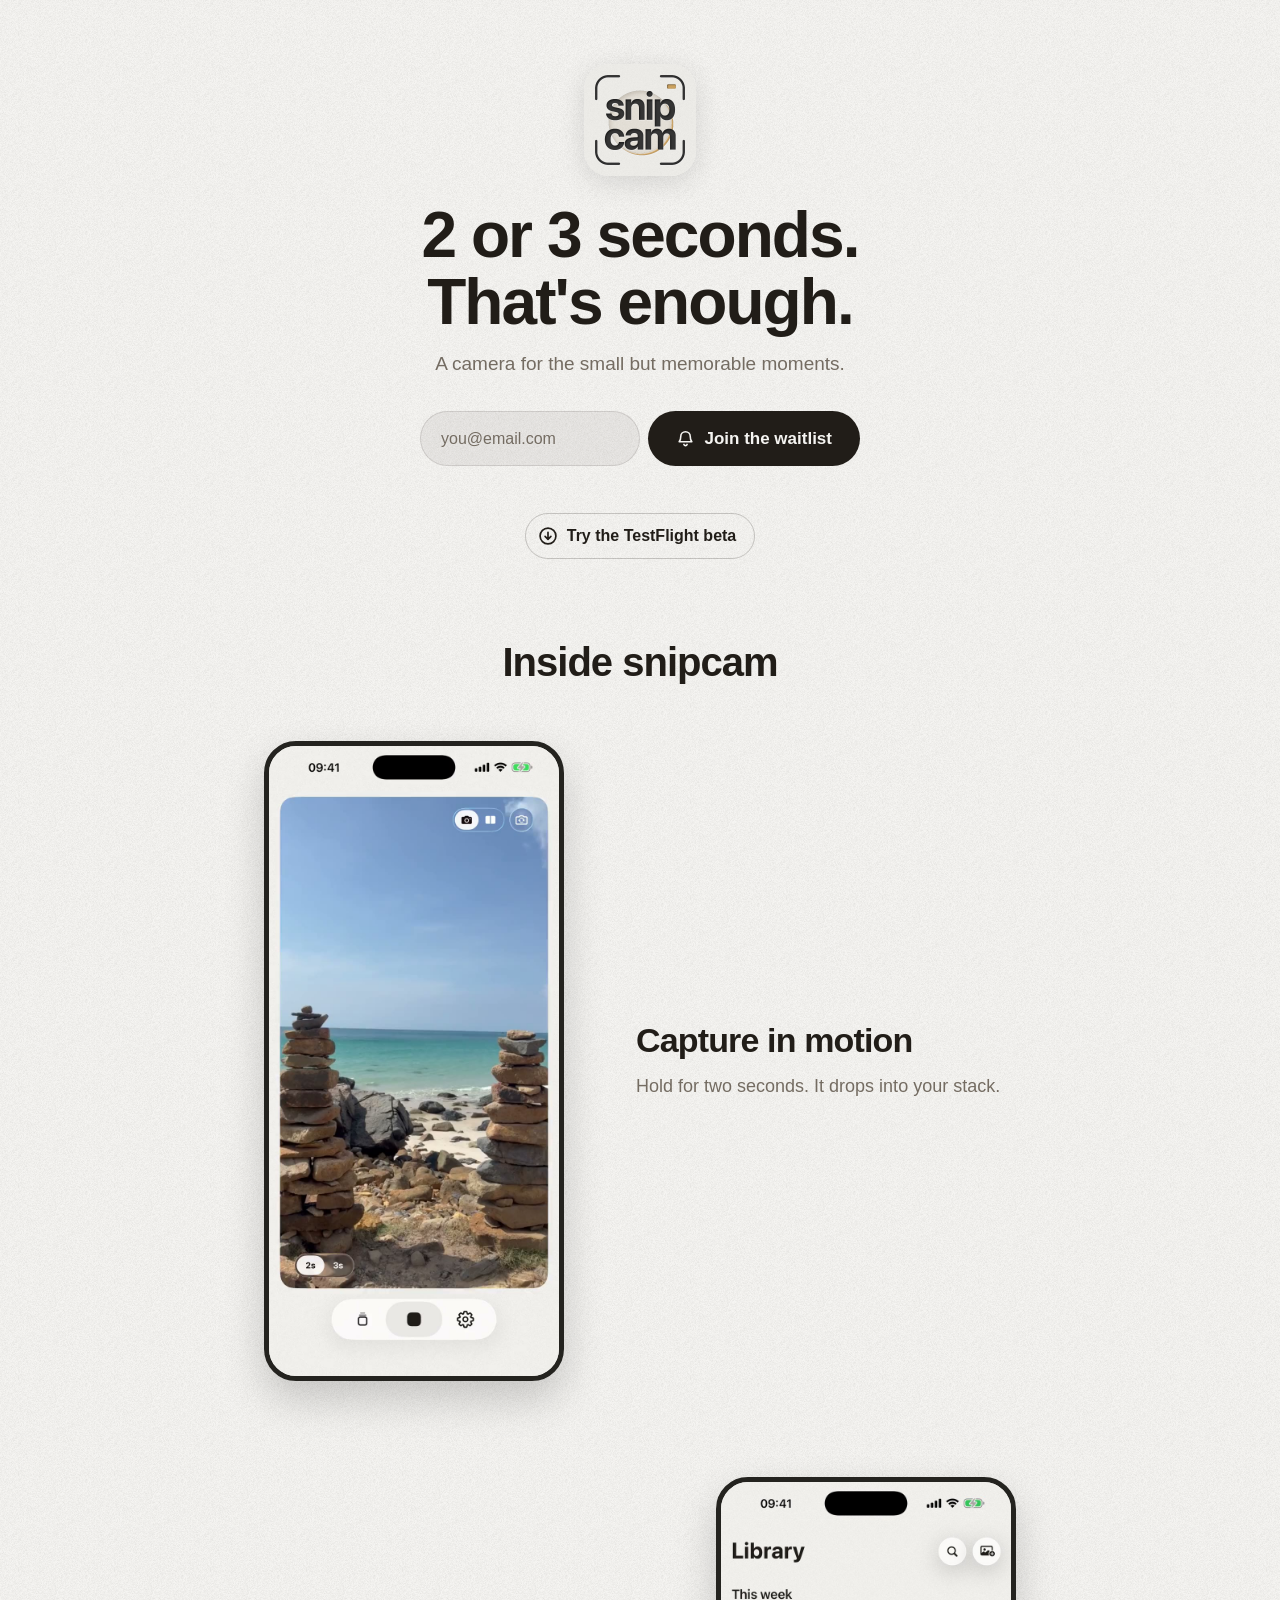
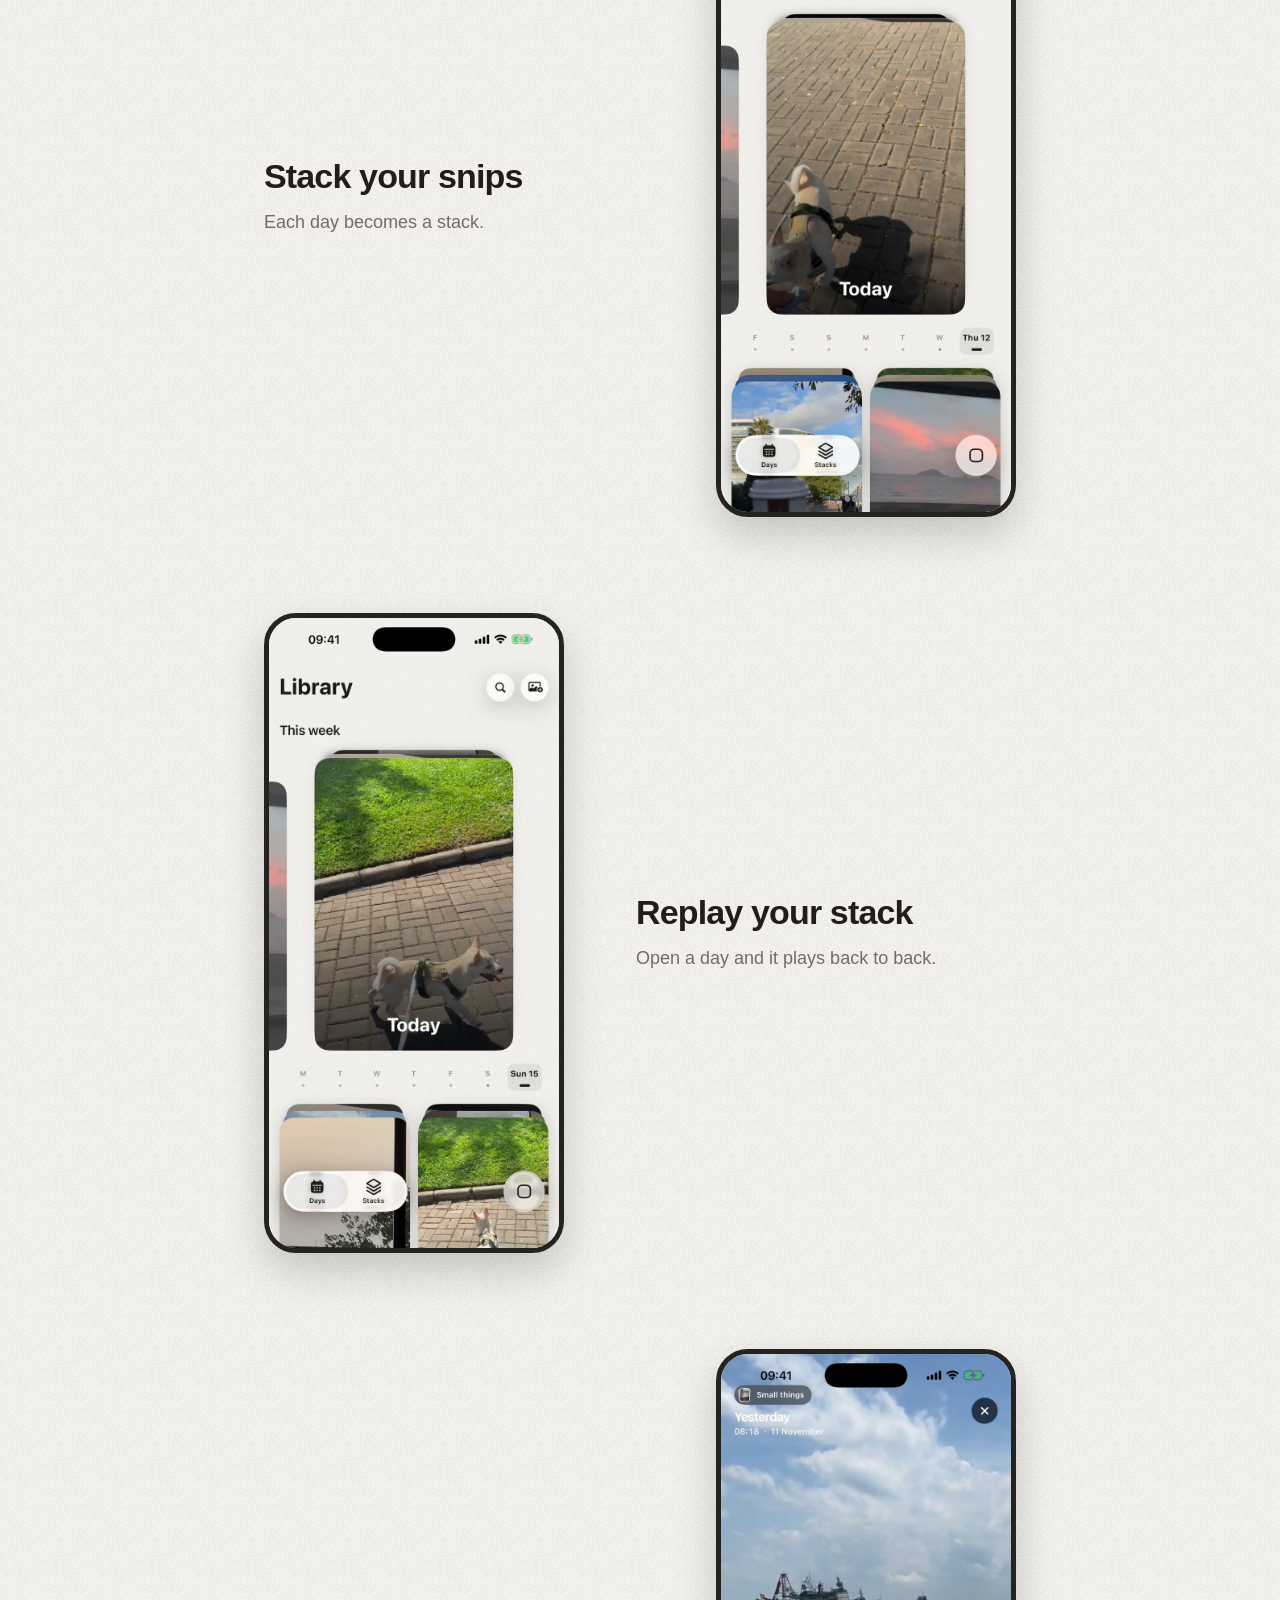
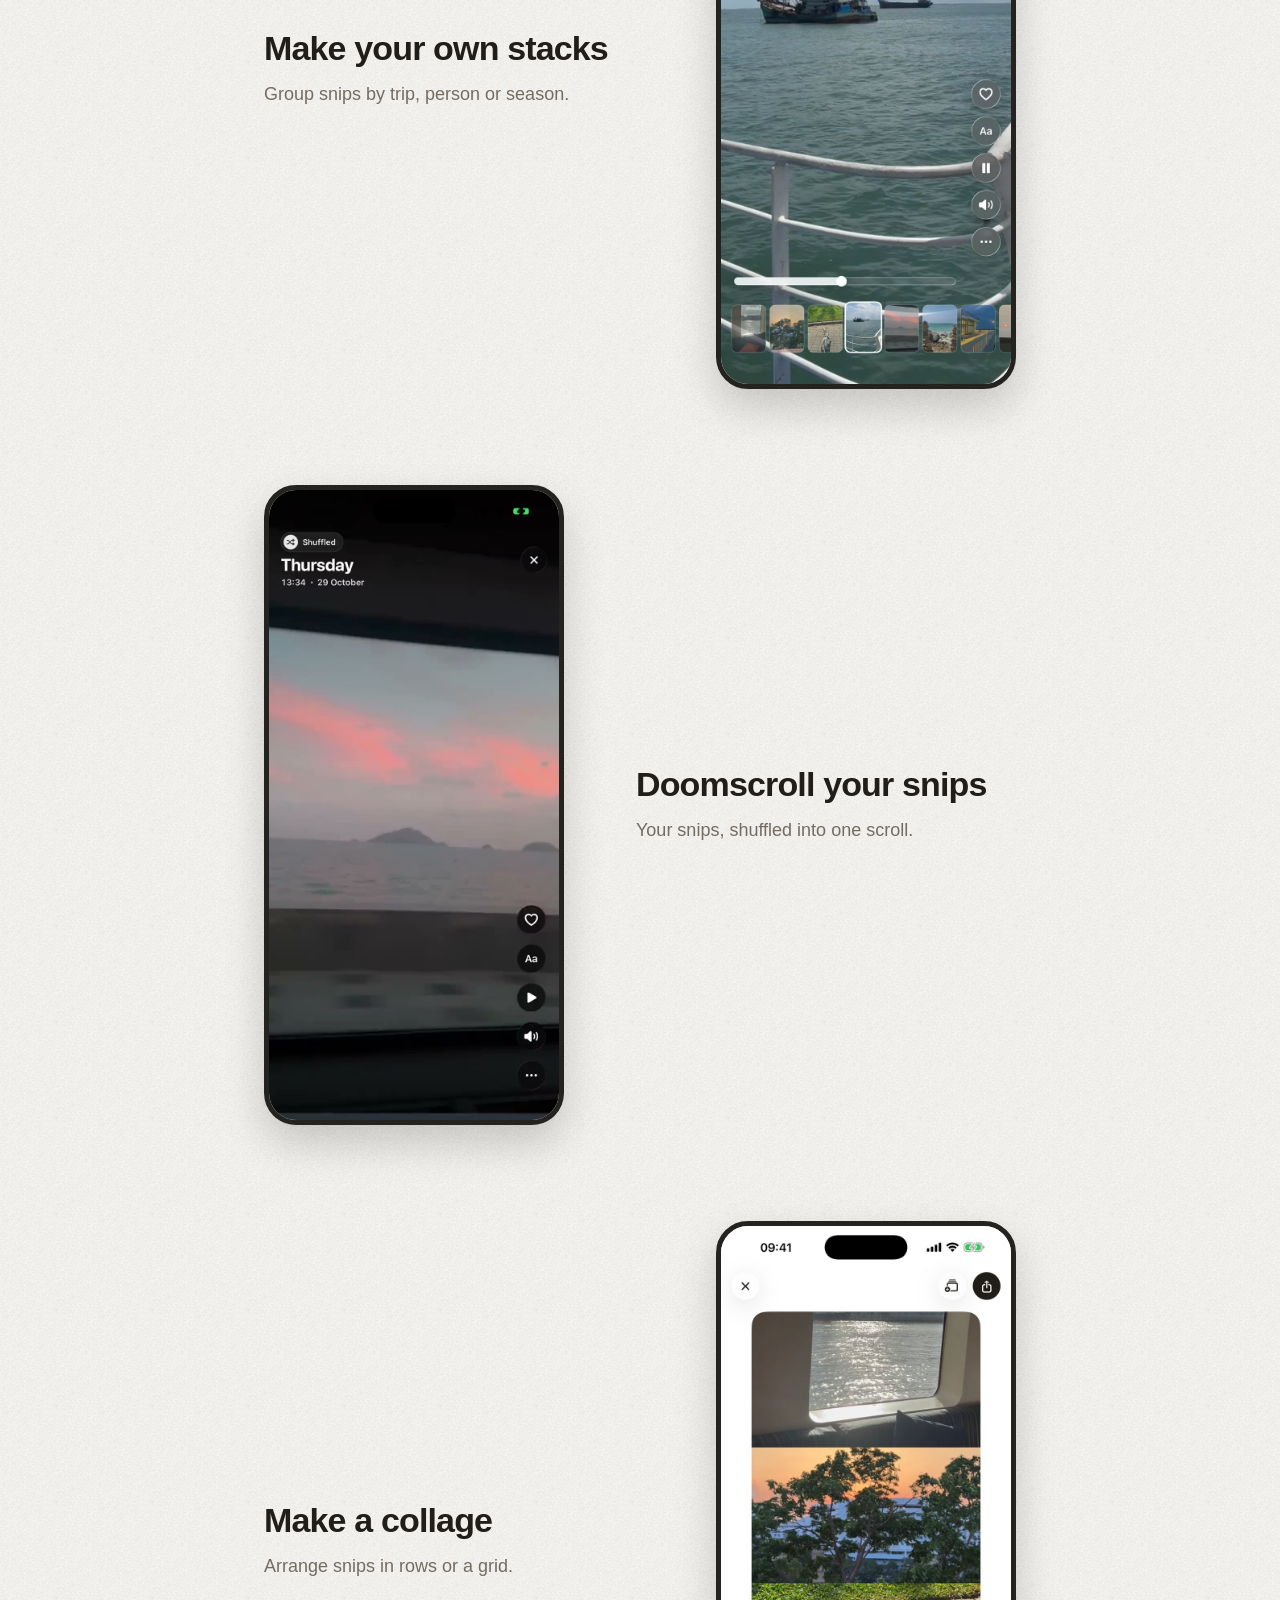
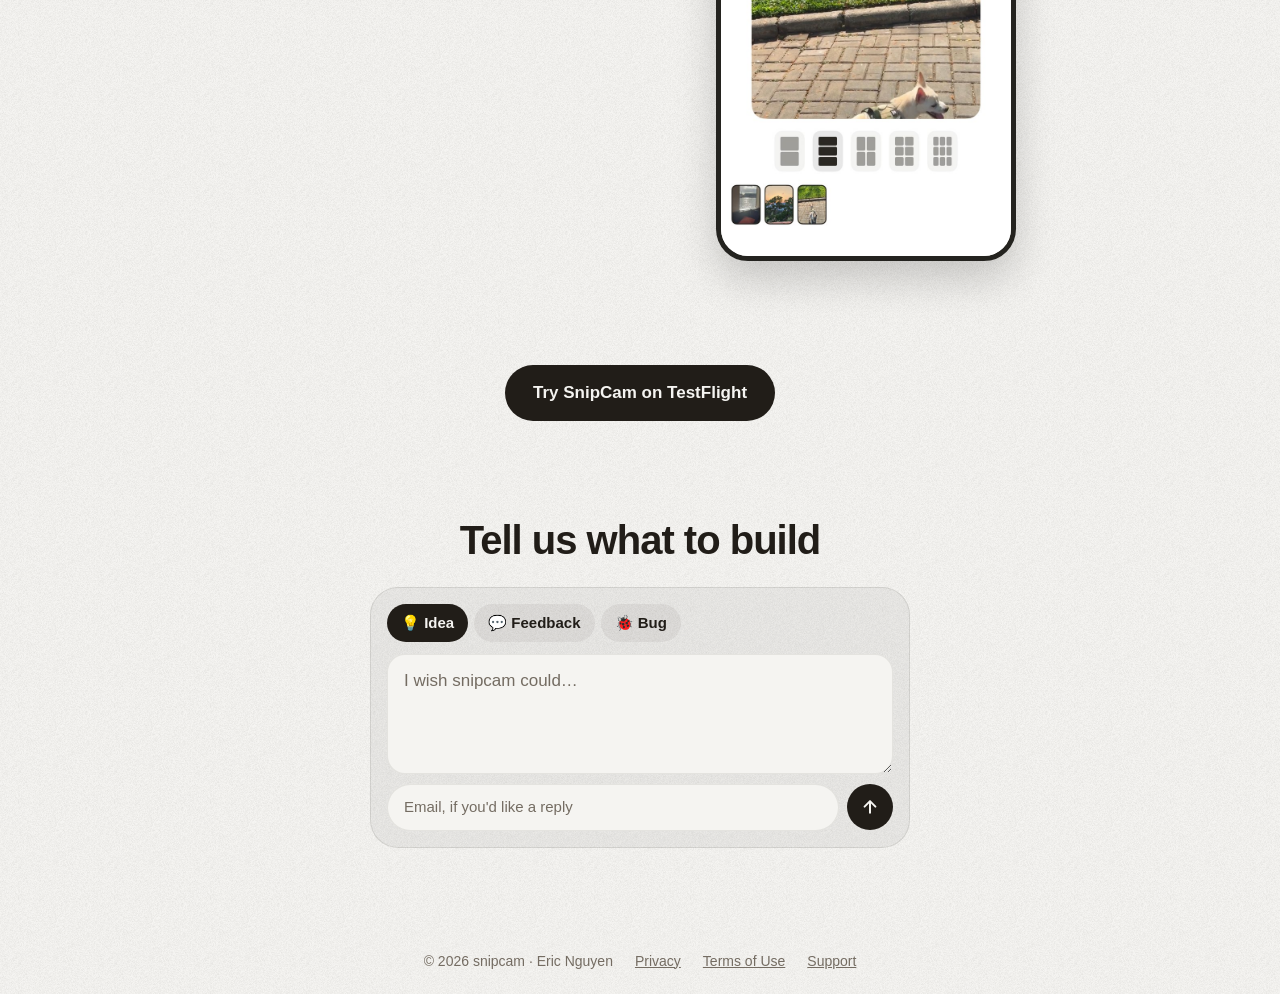
==== index.html @ 283974c7 "Plain bell on the waitlist button" ====
<!doctype html>
<html lang="en">
<head>
<meta charset="utf-8">
<meta name="viewport" content="width=device-width, initial-scale=1, viewport-fit=cover">
<title>snipcam — 2 or 3 seconds. That's enough.</title>
<meta name="description" content="Capture two- or three-second moments, then revisit them in Day Stacks, Life Feed, and your own stacks. Try snipcam on TestFlight for iPhone.">
<meta name="theme-color" content="#f5f4f1">
<link rel="icon" href="assets/icon.png?v=20261123">
<script>document.documentElement.classList.add("js")</script>
<link rel="apple-touch-icon" href="assets/apple-touch-icon.png?v=20261123">
<style>
  :root { --bg: #f5f4f1; --ink: #211d18; --muted: #746c62; --cta: #211d18; --grain: url("assets/paper-grain.png"); color-scheme: light; }
  @media (prefers-color-scheme: dark) { :root { --bg: #16150f; --ink: #f2eee7; --muted: #a8a199; --cta: #f2eee7; --grain: url("assets/paper-grain-dark.png"); color-scheme: dark; } }
  * { box-sizing: border-box; }
  html, body { height: 100%; }
  /* The app's paper: its colour under the same fine grain. */
  body { margin: 0; background: var(--grain) 0 0 / 96px 96px repeat, var(--bg); color: var(--ink); font: 400 17px/1.5 -apple-system, BlinkMacSystemFont, "Helvetica Neue", Arial, sans-serif; -webkit-font-smoothing: antialiased; display: flex; flex-direction: column; }
  main { flex: 1; display: grid; place-items: center; text-align: center; padding: 48px 22px; }
  /* The app's launch icon, on the page: the paper tile comes up, the four corner brackets
     fade in out of a blur from the top left round clockwise, the lens and its gold crescent
     settle in, then the lettering is written in, s-n-i-p-c-a-m on one pen. Layers are drawn
     by swiftui-mvp/scripts/generate-landing-mark.swift. */
  .mark { position: relative; width: 112px; height: 112px; margin: 0 auto 26px; border-radius: 22.37%; overflow: hidden; cursor: pointer; -webkit-tap-highlight-color: transparent; box-shadow: 0 6px 28px rgba(0, 0, 0, .12); }
  .mark img, .mark .lens, .mark .tile { position: absolute; inset: 0; width: 100%; height: 100%; }
  .mark .tile { background: #f7f6f2; }
  .mark .gold { transform-origin: 50% 51.76%; }
  .mark.play .tile, .mark.play .grain { animation: tile-in .22s ease-out both; }
  .mark.play .lens { animation: lens-in .42s cubic-bezier(.3, .05, .2, 1) .1s both; }
  .mark.play .gold { animation: sweep 1.15s cubic-bezier(.45, 0, .2, 1) .1s both; }
  .mark.play .vf { animation: fade-in .42s cubic-bezier(.3, .05, .2, 1) .1s both; }
  .mark.play .corner { animation: corner-in .38s cubic-bezier(.3, .05, .2, 1) calc(.05s + var(--i) * .11s) both; }
  .mark.play .letter { animation: write var(--dur) linear var(--delay) both; }
  @keyframes tile-in { from { opacity: 0; } }
  @keyframes fade-in { from { opacity: 0; } }
  @keyframes lens-in { from { opacity: 0; transform: scale(.94); filter: blur(5.6px); } }
  @keyframes sweep { from { transform: rotate(-360deg); } }
  @keyframes corner-in { from { opacity: 0; filter: blur(6.7px); } }
  @keyframes write { from { clip-path: inset(0 calc(100% - var(--l)) 0 0); } }
  html.js .mark:not(.play) img, html.js .mark:not(.play) .lens, html.js .mark:not(.play) .tile { opacity: 0; }
  @media (prefers-reduced-motion: reduce) { .mark * { animation: none !important; } }
  h1 { font-size: clamp(40px, 8vw, 64px); line-height: 1.05; letter-spacing: -.03em; margin: 0; font-weight: 700; }
  p { color: var(--muted); font-size: 19px; margin: 14px 0 0; }
  .cta { display: inline-block; margin-top: 32px; padding: 15px 28px; border-radius: 999px; background: var(--cta); color: var(--bg); text-decoration: none; font-weight: 600; font-size: 17px; }
  .cta:hover { opacity: .88; }
  .fine { font-size: 14px; margin-top: 16px; }
  /* The waitlist leads the page: an email field and its button on one line. */
  .waitlist { display: flex; flex-wrap: wrap; justify-content: center; gap: 8px; max-width: 440px; margin: 32px auto 0; }
  .waitlist input[type=email] { flex: 1 1 220px; min-width: 0; font: inherit; font-size: 16px; color: var(--ink); background: color-mix(in srgb, var(--ink) 6%, transparent); border: 1px solid color-mix(in srgb, var(--ink) 12%, transparent); border-radius: 999px; padding: 14px 20px; }
  .waitlist input::placeholder { color: var(--muted); }
  .waitlist input:focus-visible { outline: 3px solid #b88b4c; outline-offset: 2px; }
  .waitlist[hidden] { display: none; }
  .waitlist .cta { margin: 0; border: 0; font: inherit; font-weight: 600; font-size: 17px; cursor: pointer; }
  .waitlist .cta:disabled { opacity: .5; cursor: default; }
  .waitlist .cta { display: inline-flex; align-items: center; justify-content: center; gap: 9px; }
  .btn-icon { width: 19px; height: 19px; flex: none; }
  .waitlist-note { font-size: 15px; margin-top: 12px; min-height: 1.4em; }
  /* The beta, second to the waitlist: an outlined pill with the App Store icon. */
  .beta-link { display: inline-flex; align-items: center; gap: 9px; margin-top: 14px; padding: 10px 18px 10px 12px; border-radius: 999px; font-size: 16px; font-weight: 600; color: var(--ink); text-decoration: none; border: 1.5px solid color-mix(in srgb, var(--ink) 22%, transparent); transition: background .15s ease, transform .15s ease; }
  .beta-link:hover { background: color-mix(in srgb, var(--ink) 6%, transparent); }
  .beta-link:active { transform: scale(.97); }
  .beta-link[hidden], .store-badge[hidden] { display: none; }
  .beta-icon { width: 20px; height: 20px; flex: none; }
  .store-badge { display: inline-block; margin-top: 14px; }
  .store-badge img { display: block; height: 50px; width: auto; }
  @media (max-width: 480px) { .waitlist .cta { flex: 1 1 100%; } }
  /* After joining: the form gives way to a small card that pops in with a few sparkles. */
  .joined { position: relative; max-width: 420px; margin: 32px auto 0; padding: 28px 24px 26px; border-radius: 28px; background: color-mix(in srgb, var(--ink) 5%, transparent); border: 1px solid color-mix(in srgb, var(--ink) 10%, transparent); text-align: center; }
  .joined[hidden] { display: none; }
  .joined img { width: 64px; height: 64px; border-radius: 15px; box-shadow: 0 8px 22px rgba(0,0,0,.14); display: block; margin: 0 auto 16px; }
  .joined h3 { font-size: 26px; letter-spacing: -.02em; margin: 0; }
  .joined p { font-size: 16px; margin: 8px 0 0; }
  .joined .spark { position: absolute; width: 14px; height: 14px; background: #e2b35c; clip-path: polygon(50% 0, 62% 38%, 100% 50%, 62% 62%, 50% 100%, 38% 62%, 0 50%, 38% 38%); opacity: 0; }
  .joined.show { animation: joined-in .5s cubic-bezier(.2, .9, .25, 1.15) both; }
  .joined.show img { animation: joined-icon .6s cubic-bezier(.2, .9, .25, 1.3) .1s both; }
  .joined.show .spark { animation: spark 1.1s ease-out both; }
  .joined .s1 { left: 22%; top: 14%; animation-delay: .25s !important; }
  .joined .s2 { right: 20%; top: 10%; width: 10px; height: 10px; background: #f0a7b6; animation-delay: .35s !important; }
  .joined .s3 { right: 26%; top: 36%; width: 9px; height: 9px; animation-delay: .5s !important; }
  .joined .s4 { left: 18%; top: 38%; width: 11px; height: 11px; background: #9cc7ea; animation-delay: .42s !important; }
  @keyframes joined-in { from { opacity: 0; transform: translateY(8px) scale(.97); } }
  @keyframes joined-icon { from { opacity: 0; transform: scale(.6) rotate(-8deg); } }
  @keyframes spark { 0% { opacity: 0; transform: scale(.2) rotate(0); } 35% { opacity: 1; transform: scale(1.15) rotate(20deg); } 100% { opacity: 0; transform: scale(.6) translateY(-10px) rotate(60deg); } }
  @media (prefers-reduced-motion: reduce) { .joined.show, .joined.show img, .joined.show .spark { animation: none; } .joined .spark { display: none; } }
  footer { display: flex; justify-content: center; gap: 22px; flex-wrap: wrap; padding: 22px; font-size: 14px; color: var(--muted); }
  footer a { color: inherit; }
  main { display: block; padding: 64px 22px 48px; }
  .screens { max-width: 960px; margin: 80px auto 0; }
  .eyebrow { text-transform: uppercase; letter-spacing: .14em; font-size: 12px; font-weight: 600; }
  h2 { font-size: clamp(28px, 5vw, 40px); line-height: 1.15; letter-spacing: -.025em; margin: 12px 0; }
  /* One feature per row: the screen beside its own title and text, alternating sides. */
  .features { display: grid; gap: 96px; margin: 56px 0 72px; text-align: left; }
  .feature { display: grid; grid-template-columns: 300px minmax(0, 380px); gap: 72px; align-items: center; justify-content: center; }
  .feature:nth-child(even) { grid-template-columns: minmax(0, 380px) 300px; }
  .feature:nth-child(even) .shot { order: 2; }
  .shot { min-width: 0; }
  .shot img, .shot video { display: block; width: 100%; height: auto; border-radius: 32px; box-shadow: 0 18px 40px rgba(0,0,0,.18); border: 5px solid #24231f; }
  .copy h3 { font-size: clamp(26px, 3.6vw, 34px); line-height: 1.12; letter-spacing: -.025em; margin: 0 0 14px; }
  .copy p { color: var(--muted); font-size: 18px; line-height: 1.55; margin: 0; }
  a:focus-visible { outline: 3px solid #b88b4c; outline-offset: 5px; }
  .feedback { max-width: 540px; margin: 96px auto 0; text-align: left; }
  .feedback h2 { text-align: center; }
  /* One card: kind chips, the note, then email and send on one line. */
  .fb-card { margin-top: 24px; padding: 16px; border-radius: 28px; background: color-mix(in srgb, var(--ink) 5%, transparent); border: 1px solid color-mix(in srgb, var(--ink) 10%, transparent); }
  .fb-card[hidden] { display: none; }
  .fb-kind { display: flex; gap: 6px; flex-wrap: wrap; }
  .fb-kind label { position: relative; padding: 8px 14px; border-radius: 999px; font-weight: 600; font-size: 15px; color: var(--ink); background: color-mix(in srgb, var(--ink) 6%, transparent); cursor: pointer; transition: transform .15s ease, background .15s ease; }
  .fb-kind label:active { transform: scale(.96); }
  .fb-kind input { position: absolute; opacity: 0; inset: 0; cursor: pointer; }
  .fb-kind label:has(input:checked) { background: var(--ink); color: var(--bg); }
  .fb-kind label:has(input:focus-visible) { outline: 3px solid #b88b4c; outline-offset: 2px; }
  .fb-card textarea { display: block; width: 100%; margin: 12px 0 0; min-height: 120px; resize: vertical; font: inherit; font-size: 17px; line-height: 1.45; color: var(--ink); background: var(--bg); border: 1px solid color-mix(in srgb, var(--ink) 8%, transparent); border-radius: 18px; padding: 14px 16px; }
  .fb-foot { display: flex; gap: 8px; margin-top: 10px; align-items: center; }
  .fb-foot input[type=email] { flex: 1; min-width: 0; font: inherit; font-size: 15px; color: var(--ink); background: var(--bg); border: 1px solid color-mix(in srgb, var(--ink) 8%, transparent); border-radius: 999px; padding: 11px 16px; }
  .fb-card textarea::placeholder, .fb-foot input::placeholder { color: var(--muted); }
  .fb-card textarea:focus-visible, .fb-foot input:focus-visible { outline: 3px solid #b88b4c; outline-offset: 2px; }
  .fb-send { flex: none; width: 46px; height: 46px; border-radius: 50%; border: 0; background: var(--cta); color: var(--bg); display: grid; place-items: center; cursor: pointer; transition: transform .15s ease, opacity .15s ease; }
  .fb-send:hover { transform: translateY(-1px); }
  .fb-send:active { transform: scale(.94); }
  .fb-send:disabled { opacity: .45; cursor: default; transform: none; }
  .fb-send svg { width: 20px; height: 20px; }
  .fb-note { text-align: center; font-size: 15px; margin-top: 12px; min-height: 1.4em; }
  /* The capture: a rim traced round the box, a white seal, then the box shrinks away. */
  .snip-capture { position: absolute; pointer-events: none; z-index: 5; }
  .snip-capture svg { position: absolute; inset: -3px; width: calc(100% + 6px); height: calc(100% + 6px); overflow: visible; }
  .snip-capture rect { fill: none; stroke: #b88b4c; stroke-width: 3.5; stroke-linecap: round; stroke-dasharray: 100; stroke-dashoffset: 100; transition: stroke-dashoffset .85s cubic-bezier(.45, .05, .25, 1); }
  .snip-capture.fill rect { stroke-dashoffset: 0; }
  .snip-capture .seal { position: absolute; inset: 0; border-radius: inherit; opacity: 0; background: rgba(255, 255, 255, .55); }
  .snip-capture.seal-on .seal { animation: seal .5s ease-out both; }
  @keyframes seal { 0% { opacity: 1; box-shadow: 0 0 0 0 rgba(255,255,255,.95), 0 0 30px 8px rgba(255,255,255,.8); } 100% { opacity: 0; box-shadow: 0 0 0 22px rgba(255,255,255,0), 0 0 60px 30px rgba(255,255,255,0); } }
  .snipped { transition: transform .32s cubic-bezier(.5, 0, .75, .3), opacity .32s ease-in, filter .32s ease-in; transform: scale(.9) translateY(6px); opacity: 0; filter: blur(3px); }
  .joined .again { display: inline-block; margin-top: 14px; font: inherit; font-size: 15px; font-weight: 600; color: var(--ink); background: none; border: 0; text-decoration: underline; cursor: pointer; }
  .fb-hp { position: absolute; left: -9999px; width: 1px; height: 1px; opacity: 0; }
  @media(max-width: 760px) {
    .features { gap: 72px; margin: 40px 0 56px; }
    .feature, .feature:nth-child(even) { grid-template-columns: minmax(0, 280px); gap: 28px; }
    .feature:nth-child(even) .shot { order: 0; }
    .shot img, .shot video { border-radius: 28px; border-width: 4px; }
    .copy { text-align: center; }
    .copy p { font-size: 17px; }
    .screens { margin-top: 64px; }
  }
</style>
<script>
// Visit counts through PostHog: no cookies or storage (persistence "memory"), no autocapture, no recordings.
(function () {
  var ph = window.posthog = window.posthog || [];
  if (ph.__SV) return;
  ph._i = [];
  ph.init = function (token, config, name) { ph._i.push([token, config, name]); };
  ["capture", "register"].forEach(function (m) {
    ph[m] = function () { ph.push([m].concat(Array.prototype.slice.call(arguments))); };
  });
  ph.__SV = 1;
  var s = document.createElement("script");
  s.async = true; s.crossOrigin = "anonymous";
  s.src = "https://us-assets.i.posthog.com/static/array.js";
  document.head.appendChild(s);
  ph.init("phc_wq2qZ8YMt24DhkfbBrSBMiaJSYX29E5SfvphjAq6dkmb", {
    api_host: "https://us.i.posthog.com",
    persistence: "memory",
    autocapture: false,
    capture_pageview: true,
    capture_pageleave: true,
    disable_session_recording: true,
    person_profiles: "identified_only"
  });
  ph.register({ site: "snipcam" });
  document.addEventListener("click", function (e) {
    var a = e.target.closest && e.target.closest("a.cta");
    if (!a) return;
    var store = /apps\.apple\.com/.test(a.href);
    if (!store && !/testflight\.apple\.com/.test(a.href)) return;
    var all = Array.prototype.slice.call(document.querySelectorAll("a.cta"));
    ph.capture(store ? "appstore_click" : "testflight_click", { placement: all.indexOf(a) === 0 ? "hero" : "bottom", page: location.pathname.split("/").pop() || "index" });
  });
})();
</script>
</head>
<body>
<main>
  <div>
    <div class="mark" role="img" aria-label="snipcam app icon" title="Replay">
      <div class="tile"></div>
      <div class="lens"><img class="gold" src="assets/mark/lens-gold.png" alt=""><img src="assets/mark/lens-pale.png" alt=""></div>
      <img class="vf" src="assets/mark/viewfinder.png" alt="">
      <img class="corner" style="--i:0" src="assets/mark/corner-0.png" alt="">
      <img class="corner" style="--i:1" src="assets/mark/corner-1.png" alt="">
      <img class="corner" style="--i:2" src="assets/mark/corner-2.png" alt="">
      <img class="corner" style="--i:3" src="assets/mark/corner-3.png" alt="">
      <img class="letter" style="--l:19.7%" src="assets/mark/letter-0.png" alt="">
      <img class="letter" style="--l:37.2%" src="assets/mark/letter-1.png" alt="">
      <img class="letter" style="--l:56.0%" src="assets/mark/letter-2.png" alt="">
      <img class="letter" style="--l:63.2%" src="assets/mark/letter-3.png" alt="">
      <img class="letter" style="--l:18.7%" src="assets/mark/letter-4.png" alt="">
      <img class="letter" style="--l:36.4%" src="assets/mark/letter-5.png" alt="">
      <img class="letter" style="--l:55.0%" src="assets/mark/letter-6.png" alt="">
      <img class="grain" src="assets/mark/grain.png" alt="">
    </div>
    <h1>2 or 3 seconds.<br>That's enough.</h1>
    <p>A camera for the small but memorable moments.</p>
    <form class="waitlist" id="waitlist" action="https://snipcam-forms.vercel.app/api/waitlist" method="POST">
      <input type="email" name="email" required autocomplete="email" aria-label="Email" placeholder="you@email.com">
      <input type="text" name="_honey" class="fb-hp" tabindex="-1" autocomplete="off" aria-hidden="true">
      <input type="hidden" name="source" value="hero">
      <button class="cta" type="submit"><svg class="btn-icon" viewBox="0 0 24 24" fill="none" stroke="currentColor" stroke-width="2" stroke-linecap="round" stroke-linejoin="round" aria-hidden="true"><path d="M6 9.5a6 6 0 0 1 12 0c0 4.5 1.6 6 2 6.5H4c.4-.5 2-2 2-6.5Z"/><path d="M10 19.5a2.1 2.1 0 0 0 4 0"/></svg>Join the waitlist</button>
    </form>
    <p class="waitlist-note" id="waitlist-note" role="status" aria-live="polite"></p>
    <div class="joined" id="joined" hidden role="status" aria-live="polite">
      <span class="spark s1"></span><span class="spark s2"></span><span class="spark s3"></span><span class="spark s4"></span>
      <img src="assets/icon.png?v=20261123" alt="">
      <h3>You’re on the list</h3>
      <p>Thanks for joining. We’ll email you when snipcam opens up, and keep you posted along the way.</p>
      <button class="again" type="button" id="waitlist-again">Add another email</button>
    </div>
    <a class="beta-link" href="https://testflight.apple.com/join/RshC7Wny"><svg class="beta-icon" viewBox="0 0 24 24" fill="none" stroke="currentColor" stroke-width="2" stroke-linecap="round" stroke-linejoin="round" aria-hidden="true"><circle cx="12" cy="12" r="9.5"/><path d="M12 7.5v8M8.5 12.5 12 16l3.5-3.5"/></svg><span class="label">Try the TestFlight beta</span></a>
    <!-- Apple's official badge, only once snipcam is on sale: Apple allows it on App Store links alone. -->
    <a class="store-badge" id="store-badge" hidden href="https://apps.apple.com/app/id6788578899"><img src="assets/app-store-badge.svg" alt="Download on the App Store" width="150" height="50"></a>
  </div>
  <section class="screens" aria-labelledby="screens-title">
    <h2 id="screens-title">Inside snipcam</h2>
    <div class="features">
      <div class="feature">
        <div class="shot"><video muted playsinline loop preload="none" poster="assets/capture-animation-poster.jpg?v=20261115b" data-src="assets/capture-animation.mp4?v=20261115b" width="720" height="1564" aria-label="A snip captured on a beach: the finder sinks and the snip drops into the Stack tab"></video></div>
        <div class="copy"><h3>Capture in motion</h3><p>Hold for two seconds. It drops into your stack.</p></div>
      </div>
      <div class="feature">
        <div class="shot"><img src="assets/screen-gallery.jpg?v=20261112" width="720" height="1564" alt="snipcam Library with today's day stack centred and the week strip under it" loading="lazy"></div>
        <div class="copy"><h3>Stack your snips</h3><p>Each day becomes a stack.</p></div>
      </div>
      <div class="feature">
        <div class="shot"><video muted playsinline loop preload="none" poster="assets/playback-real-snips-poster.jpg?v=20261115b" data-src="assets/playback-real-snips.mp4?v=20261115b" width="720" height="1564" aria-label="Today opened from the Library, its snips playing back to back"></video></div>
        <div class="copy"><h3>Replay your stack</h3><p>Open a day and it plays back to back.</p></div>
      </div>
      <div class="feature">
        <div class="shot"><img src="assets/screen-stack.jpg?v=20261112" width="720" height="1564" alt="The Small things stack playing a snip of boats at sea" loading="lazy"></div>
        <div class="copy"><h3>Make your own stacks</h3><p>Group snips by trip, person or season.</p></div>
      </div>
      <div class="feature">
        <div class="shot"><video muted playsinline loop preload="none" poster="assets/feed-real-snips-poster.jpg?v=20261115" data-src="assets/feed-real-snips.mp4?v=20261115" width="720" height="1564" aria-label="The Life Feed swiping from one snip to the next"></video></div>
        <div class="copy"><h3>Doomscroll your snips</h3><p>Your snips, shuffled into one scroll.</p></div>
      </div>
      <div class="feature">
        <div class="shot"><img src="assets/screen-layout.jpg?v=20261112" width="720" height="1564" alt="Three snips stacked in one frame in the layout editor" loading="lazy"></div>
        <div class="copy"><h3>Make a collage</h3><p>Arrange snips in rows or a grid.</p></div>
      </div>
    </div>
    <a class="cta" href="https://testflight.apple.com/join/RshC7Wny" data-store="Get snipcam">Try SnipCam on TestFlight</a>
  </section>
  <section class="feedback" aria-labelledby="fb-title">
    <h2 id="fb-title" style="text-align:center">Tell us what to build</h2>
    <form id="fb-form" class="fb-card" action="https://snipcam-forms.vercel.app/api/feedback" method="POST">
      <div class="fb-kind" role="radiogroup" aria-label="Type">
        <label><input type="radio" name="kind" value="Feature idea" checked>💡 Idea</label>
        <label><input type="radio" name="kind" value="Feedback">💬 Feedback</label>
        <label><input type="radio" name="kind" value="Bug">🐞 Bug</label>
      </div>
      <textarea name="message" required maxlength="2000" aria-label="Your message" placeholder="I wish snipcam could…"></textarea>
      <div class="fb-foot">
        <input type="email" name="email" autocomplete="email" aria-label="Email (optional)" placeholder="Email, if you'd like a reply">
        <button class="fb-send" type="submit" aria-label="Send"><svg viewBox="0 0 24 24" fill="none" stroke="currentColor" stroke-width="2.4" stroke-linecap="round" stroke-linejoin="round" aria-hidden="true"><path d="M12 19V5M5.5 11.5 12 5l6.5 6.5"/></svg></button>
      </div>
      <input type="text" name="_honey" class="fb-hp" tabindex="-1" autocomplete="off" aria-hidden="true">
    </form>
    <p class="fb-note" id="fb-note" role="status" aria-live="polite"></p>
    <div class="joined" id="fb-done" hidden role="status" aria-live="polite">
      <span class="spark s1"></span><span class="spark s2"></span><span class="spark s3"></span><span class="spark s4"></span>
      <img src="assets/icon.png?v=20261123" alt="">
      <h3>Thank you!</h3>
      <p>We read every note. If you left your email, we may write back.</p>
      <button class="again" type="button" id="fb-again">Send another</button>
    </div>
  </section>
</main>
<footer>
  <span>© 2026 snipcam · Eric Nguyen</span>
  <a href="privacy.html">Privacy</a>
  <a href="https://www.apple.com/legal/internet-services/itunes/dev/stdeula/">Terms of Use</a>
  <a href="mailto:ericnguyendsg@gmail.com">Support</a>
</footer>

<script>
(function () {
  // The app's pen: each letter starts 0.72 of a letter after the last, and one
  // eased curve runs the whole word after a 0.4 s pause, 0.17 s per letter.
  var mark = document.querySelector(".mark");
  if (!mark) return;
  var SPACING = 0.72, RATE = 0.17, DELAY = 0.4;
  var letters = mark.querySelectorAll(".letter");
  var end = (letters.length - 1) * SPACING + 1, T = RATE * end;
  var ease = bezier(0.42, 0.05, 0.2, 1);
  function timeAt(p) {
    var lo = 0, hi = 1;
    for (var k = 0; k < 30; k++) { var mid = (lo + hi) / 2; if (ease(mid) < p) lo = mid; else hi = mid; }
    return (lo + hi) / 2;
  }
  function bezier(x1, y1, x2, y2) {
    function c(a, b, t) { return 3 * a * t * (1 - t) * (1 - t) + 3 * b * t * t * (1 - t) + t * t * t; }
    return function (x) {
      var lo = 0, hi = 1;
      for (var k = 0; k < 30; k++) { var mid = (lo + hi) / 2; if (c(x1, x2, mid) < x) lo = mid; else hi = mid; }
      return c(y1, y2, (lo + hi) / 2);
    };
  }
  letters.forEach(function (el, n) {
    var start = timeAt(n * SPACING / end), stop = timeAt(Math.min(n * SPACING + 1, end) / end);
    el.style.setProperty("--delay", (DELAY + start * T).toFixed(3) + "s");
    el.style.setProperty("--dur", Math.max((stop - start) * T, 0.05).toFixed(3) + "s");
  });
  function play() {
    mark.classList.remove("play");
    void mark.offsetWidth;
    mark.classList.add("play");
  }
  var imgs = Array.prototype.slice.call(mark.querySelectorAll("img"));
  Promise.all(imgs.map(function (i) {
    return i.complete ? null : new Promise(function (done) { i.onload = i.onerror = done; });
  })).then(play);
  mark.addEventListener("click", play);
})();
</script>
<script>
// The app's capture, drawn over a box: a rim traced round it as if the
// shutter were held, a white seal, then the box shrinks away. `done` resolves
// when it has finished; cancel() puts the box back as it was.
function snipCapture(el) {
  var reduce = matchMedia("(prefers-reduced-motion: reduce)").matches;
  var r = el.getBoundingClientRect();
  var radius = Math.min(parseFloat(getComputedStyle(el).borderTopLeftRadius) || 0, r.height / 2);
  var o = document.createElement("div");
  o.className = "snip-capture";
  o.style.left = (r.left + scrollX) + "px";
  o.style.top = (r.top + scrollY) + "px";
  o.style.width = r.width + "px";
  o.style.height = r.height + "px";
  o.style.borderRadius = radius + "px";
  o.innerHTML = '<svg viewBox="0 0 ' + (r.width + 6) + ' ' + (r.height + 6) + '"><rect x="1.5" y="1.5" width="' + (r.width + 3) + '" height="' + (r.height + 3) + '" rx="' + (radius + 1.5) + '" pathLength="100"/></svg><div class="seal"></div>';
  document.body.appendChild(o);
  var cancelled = false, timers = [];
  function later(fn, ms) { timers.push(setTimeout(fn, reduce ? 0 : ms)); }
  var done = new Promise(function (resolve) {
    void o.offsetWidth;
    o.classList.add("fill");
    later(function () { o.classList.add("seal-on"); }, 850);
    later(function () { el.classList.add("snipped"); }, 1050);
    later(function () { if (!cancelled) resolve(); }, 1400);
  });
  function clear() { o.remove(); el.classList.remove("snipped"); }
  return {
    done: done,
    cancel: function () { cancelled = true; timers.forEach(clearTimeout); clear(); },
    clear: clear,
  };
}
// Both forms post to snipcam's own form service, and give up after 12 seconds.
function snipcamSend(path, form) {
  var ctrl = "AbortController" in window ? new AbortController() : null;
  var timer = ctrl && setTimeout(function () { ctrl.abort(); }, 12000);
  return fetch("https://snipcam-forms.vercel.app/api/" + path, { method: "POST", body: new FormData(form), signal: ctrl && ctrl.signal })
    .then(function (r) { return r.json().then(function (d) { if (!r.ok || !d.ok) throw d; return d; }); })
    .finally(function () { if (timer) clearTimeout(timer); });
}
// The waitlist: the address is saved, and the form says so.
(function () {
  var form = document.getElementById("waitlist");
  if (!form) return;
  var note = document.getElementById("waitlist-note");
  var btn = form.querySelector("button");
  form.addEventListener("submit", function (e) {
    e.preventDefault();
    btn.disabled = true;
    note.textContent = "";
    var capture = snipCapture(form.querySelector("input[type=email]"));
    Promise.all([snipcamSend("waitlist", form), capture.done])
      .then(function () {
        form.reset();
        // The form gives way to the thank-you card.
        form.hidden = true;
        capture.clear();
        note.textContent = "";
        var done = document.getElementById("joined");
        done.hidden = false;
        done.classList.remove("show");
        void done.offsetWidth;
        done.classList.add("show");
        if (window.posthog) posthog.capture("waitlist_joined");
      })
      .catch(function (e) {
        capture.cancel();
        if (e && e.error === "email") { note.textContent = "That email doesn\u2019t look right."; return; }
        note.innerHTML = 'Didn\u2019t go through. <a href="mailto:ericnguyendsg@gmail.com?subject=snipcam%20waitlist">Email us instead</a>.'; })
      .then(function () { btn.disabled = false; });
  });
  // Another address, from the thank-you card.
  document.getElementById("waitlist-again").addEventListener("click", function () {
    document.getElementById("joined").hidden = true;
    form.hidden = false;
    form.querySelector("input[type=email]").focus();
  });
})();
</script>
<script>
(function () {
  var form = document.getElementById("fb-form");
  if (!form) return;
  var note = document.getElementById("fb-note");
  var done = document.getElementById("fb-done");
  var btn = form.querySelector("button[type=submit]");
  var box = form.querySelector("textarea");
  // The note's prompt follows the chip.
  var prompts = { "Feature idea": "I wish snipcam could…", "Feedback": "I love it when… / I'd change…", "Bug": "What happened, and what did you expect?" };
  form.querySelectorAll("input[name=kind]").forEach(function (r) {
    r.addEventListener("change", function () { box.placeholder = prompts[r.value] || ""; box.focus(); });
  });
  form.addEventListener("submit", function (e) {
    e.preventDefault();
    btn.disabled = true;
    note.textContent = "";
    var capture = snipCapture(form);
    Promise.all([snipcamSend("feedback", form), capture.done])
      .then(function () {
        form.reset();
        box.placeholder = prompts["Feature idea"];
        // The card gives way to the thank-you card.
        form.hidden = true;
        capture.clear();
        done.hidden = false;
        done.classList.remove("show");
        void done.offsetWidth;
        done.classList.add("show");
        if (window.posthog) posthog.capture("feedback_sent");
      })
      .catch(function () { capture.cancel(); note.innerHTML = 'Didn\u2019t send. <a href="mailto:ericnguyendsg@gmail.com">Email it instead</a>.'; })
      .then(function () { btn.disabled = false; });
  });
  document.getElementById("fb-again").addEventListener("click", function () {
    done.hidden = true;
    form.hidden = false;
    box.focus();
  });
})();
</script>
<script>
// Screen videos play from the start as each one scrolls into view and pause once it leaves.
(function () {
  var videos = document.querySelectorAll(".shot video[data-src]");
  if (!videos.length || !("IntersectionObserver" in window)) return;
  if (matchMedia("(prefers-reduced-motion: reduce)").matches) return;
  var io = new IntersectionObserver(function (entries) {
    entries.forEach(function (e) {
      var v = e.target;
      if (e.isIntersecting) {
        if (!v.src) { v.src = v.dataset.src; v.preload = "auto"; }
        else v.currentTime = 0;
        var p = v.play();
        if (p && p.catch) p.catch(function () {});
      } else if (v.src) {
        v.pause();
      }
    });
  }, { threshold: 0.55 });
  videos.forEach(function (v) { io.observe(v); });
})();
</script>
<script>
// The CTAs point to TestFlight until the App Store listing is live. Apple's
// lookup API returns the app only once it is on sale, so the page switches by
// itself on release day.
(function () {
  var links = document.querySelectorAll("a[data-store]");
  if (!links.length || !window.fetch) return;
  fetch("https://itunes.apple.com/lookup?id=6788578899")
    .then(function (r) { return r.json(); })
    .then(function (d) {
      var app = d && d.resultCount > 0 && d.results[0];
      if (!app) return;
      var url = "https://apps.apple.com/app/id6788578899";
      // On sale: Apple's badge takes the beta pill's place.
      var badge = document.getElementById("store-badge");
      var beta = document.querySelector(".beta-link");
      if (badge) badge.hidden = false;
      if (beta) beta.hidden = true;
      links.forEach(function (a) {
        a.href = url;
        // Only the words change; an icon beside them stays.
        (a.querySelector(".label") || a).textContent = a.dataset.store;
      });
      var fine = document.querySelector("[data-store-fine]");
      if (fine) fine.textContent = app.price === 0 ? "For iPhone \u00b7 Free on the App Store" : "For iPhone";
    })
    .catch(function () {});
})();
</script>
</body>
</html>
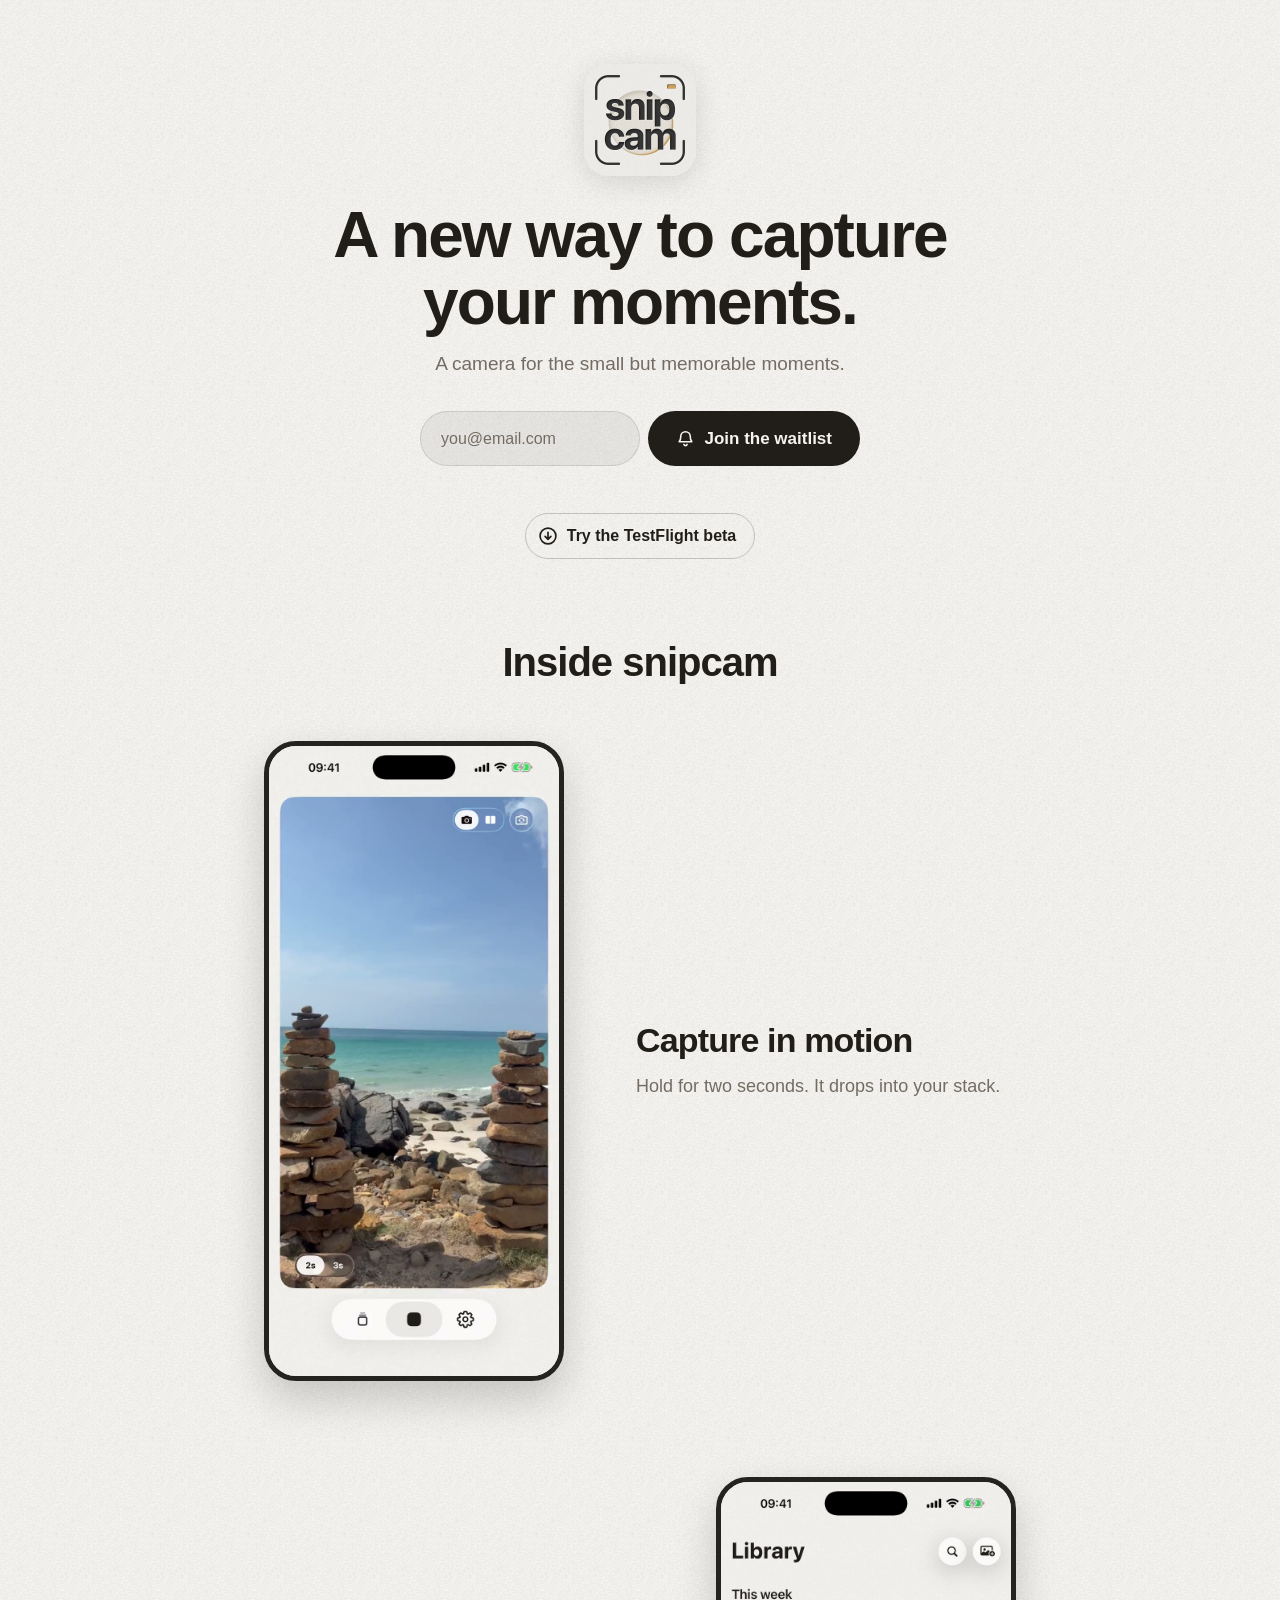
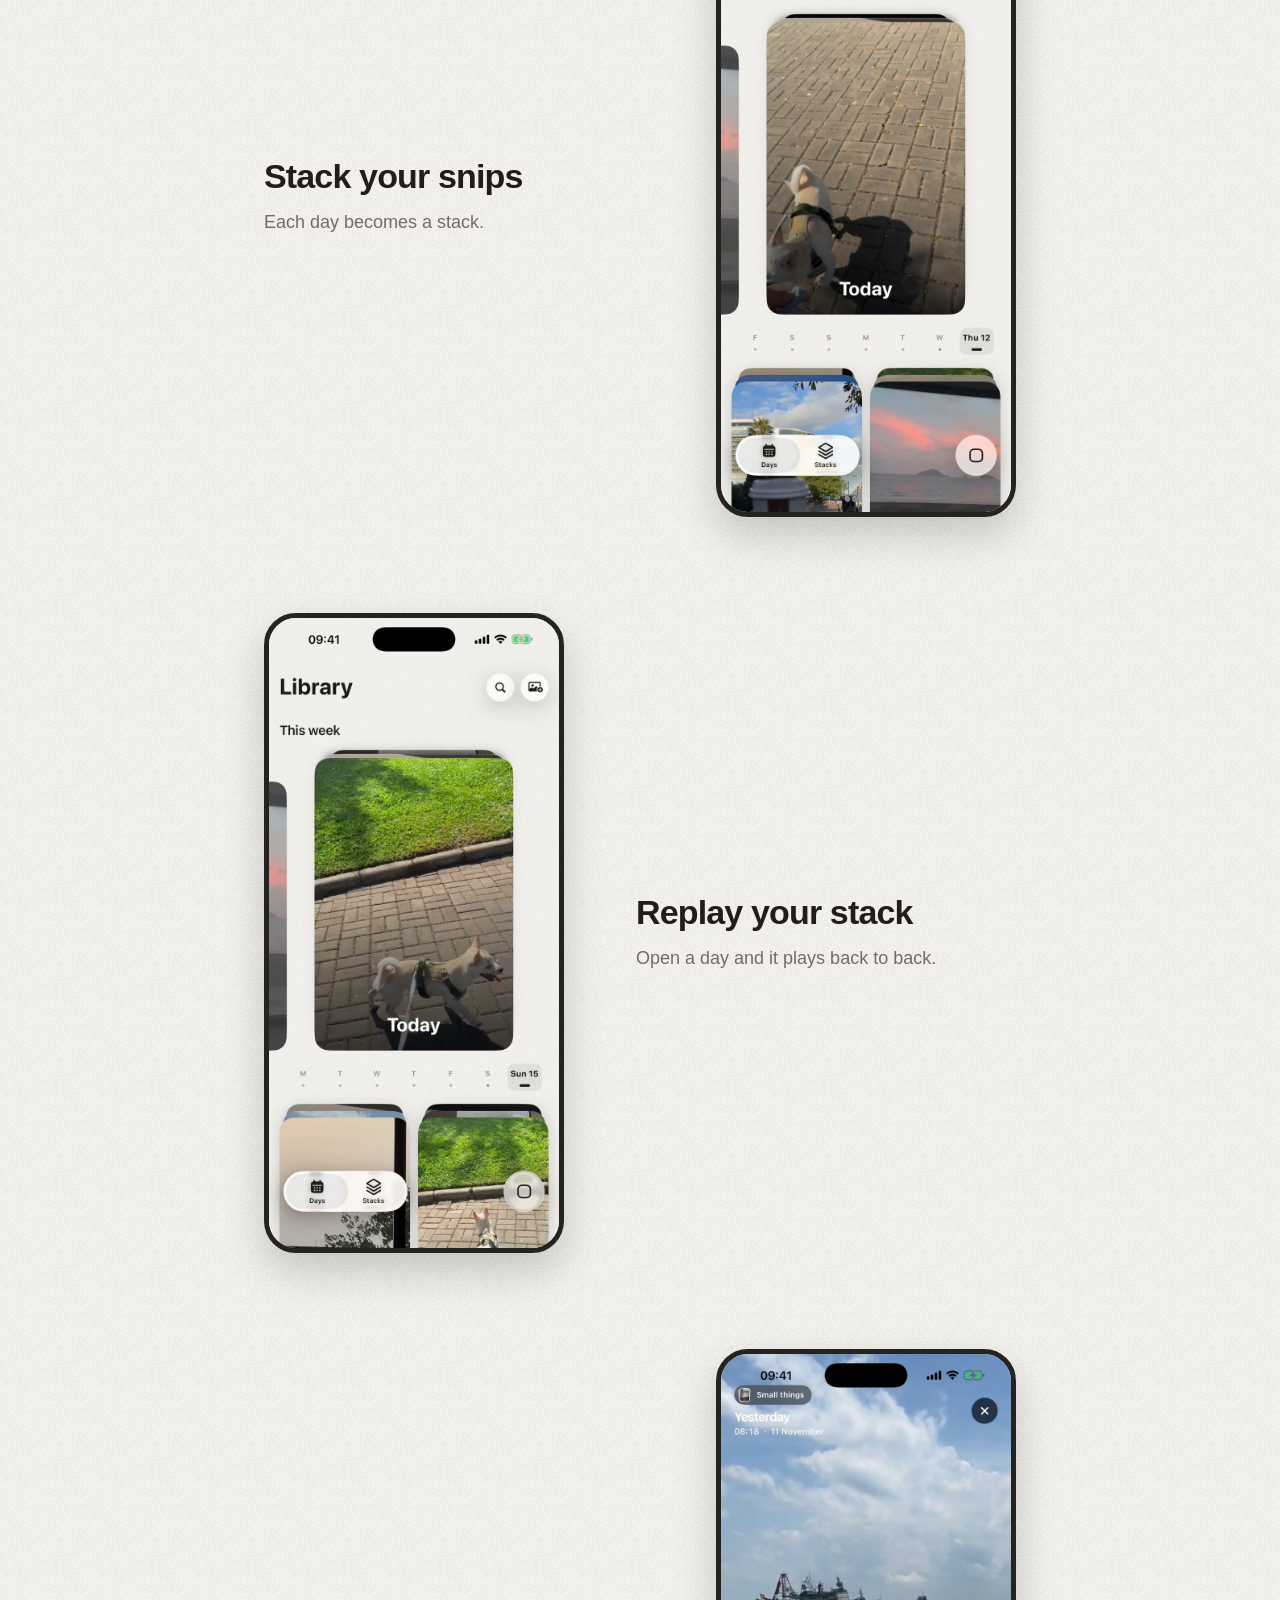
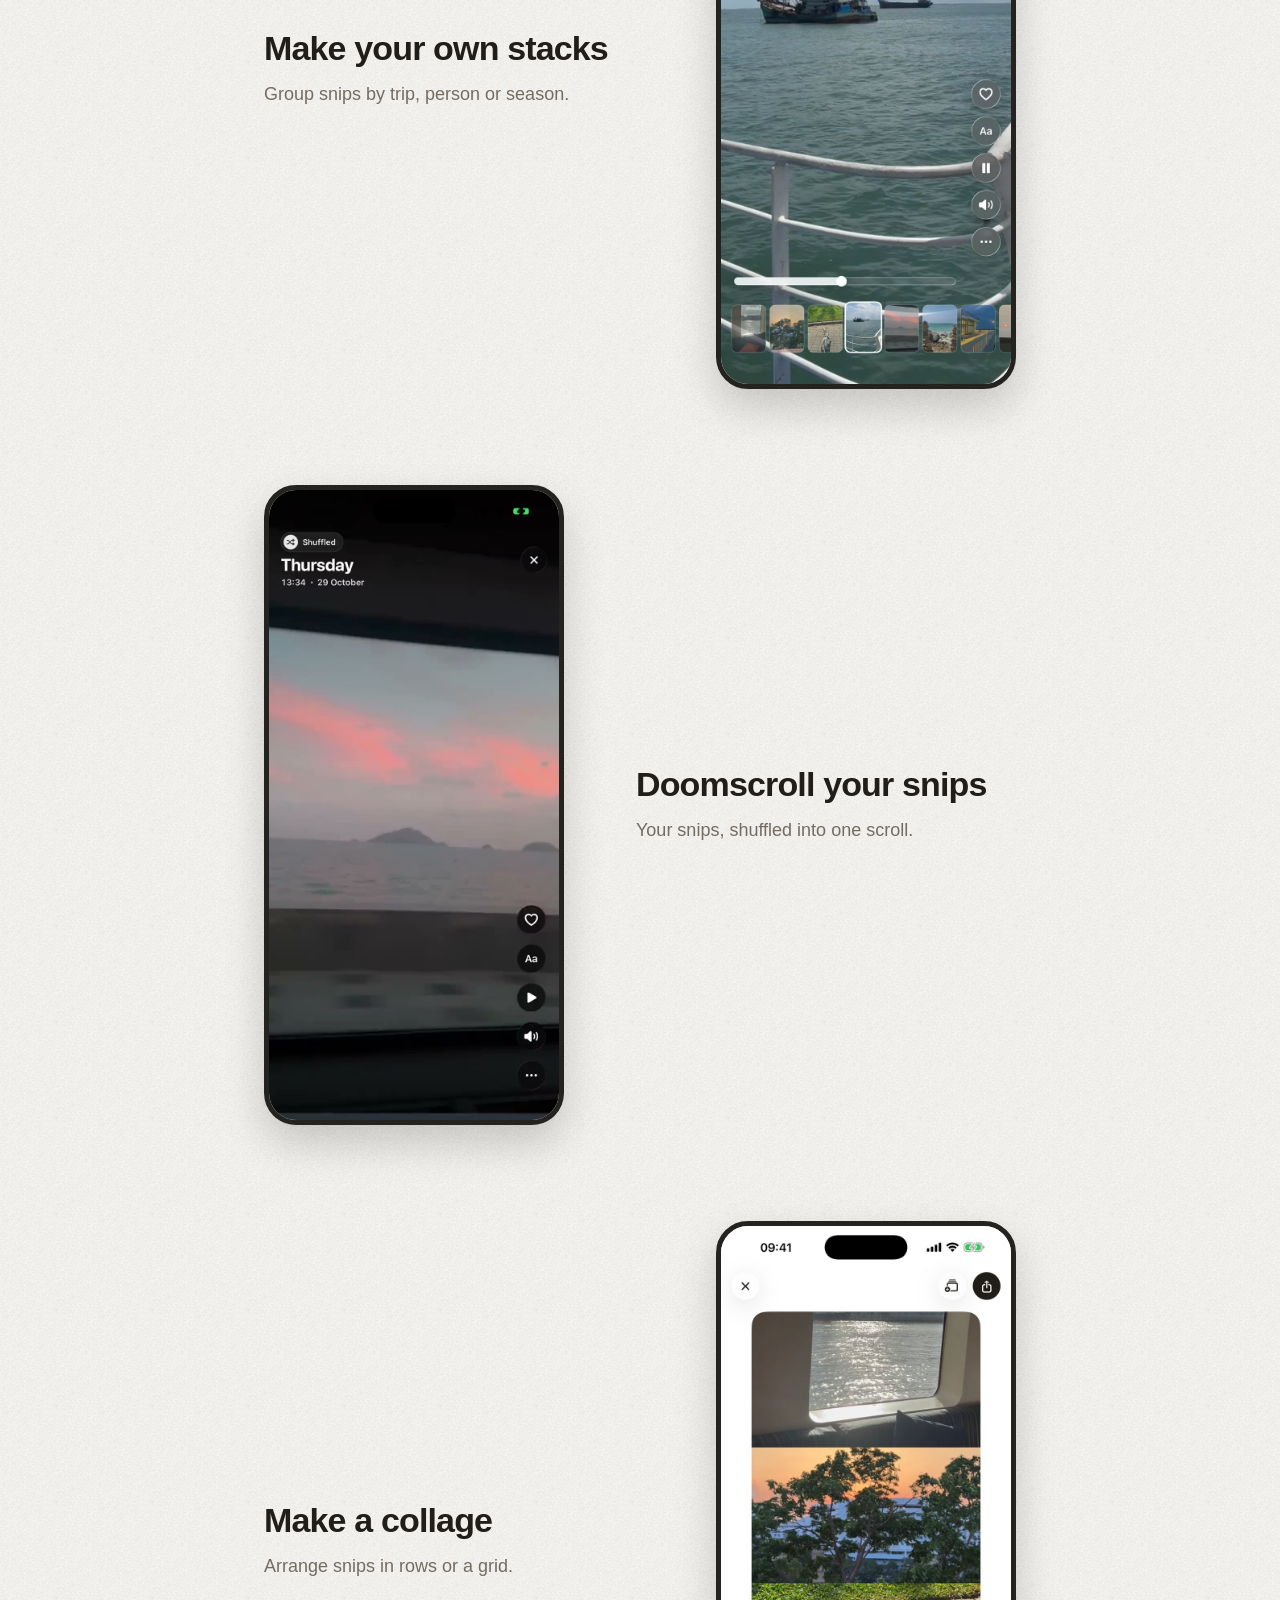
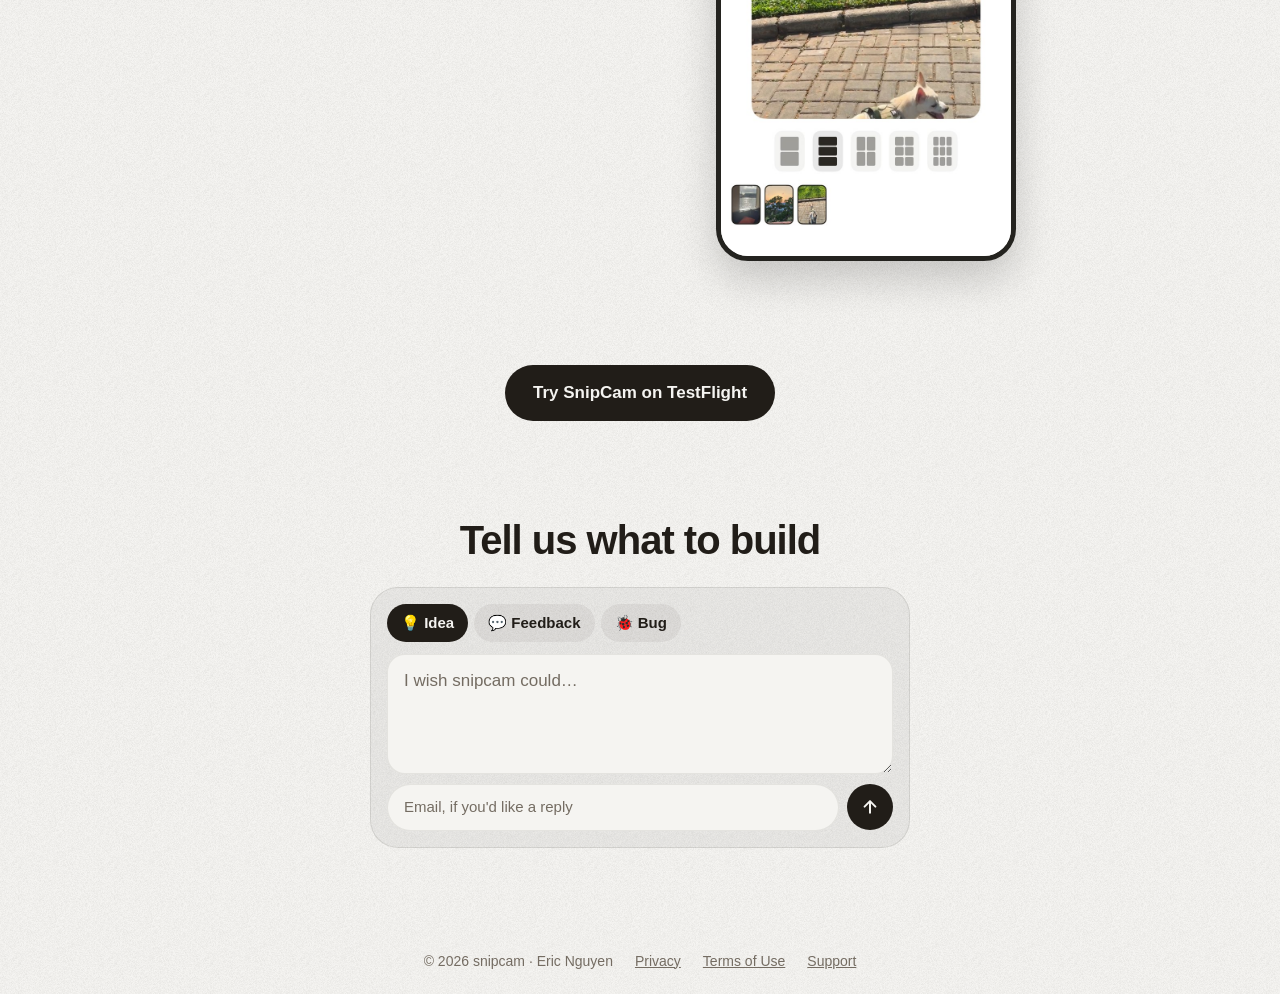
==== commit ed16e8c5: "New headline" ====
--- a/index.html
+++ b/index.html
@@ -3,8 +3,8 @@
 <head>
 <meta charset="utf-8">
 <meta name="viewport" content="width=device-width, initial-scale=1, viewport-fit=cover">
-<title>snipcam — 2 or 3 seconds. That's enough.</title>
-<meta name="description" content="Capture two- or three-second moments, then revisit them in Day Stacks, Life Feed, and your own stacks. Try snipcam on TestFlight for iPhone.">
+<title>snipcam — A new way to capture your moments</title>
+<meta name="description" content="A new way to capture your moments, then relive them in day stacks, Life Feed and your own stacks. Join the snipcam waitlist.">
 <meta name="theme-color" content="#f5f4f1">
 <link rel="icon" href="assets/icon.png?v=20261123">
 <script>document.documentElement.classList.add("js")</script>
@@ -39,7 +39,7 @@
   @keyframes write { from { clip-path: inset(0 calc(100% - var(--l)) 0 0); } }
   html.js .mark:not(.play) img, html.js .mark:not(.play) .lens, html.js .mark:not(.play) .tile { opacity: 0; }
   @media (prefers-reduced-motion: reduce) { .mark * { animation: none !important; } }
-  h1 { font-size: clamp(40px, 8vw, 64px); line-height: 1.05; letter-spacing: -.03em; margin: 0; font-weight: 700; }
+  h1 { font-size: clamp(40px, 8vw, 64px); line-height: 1.05; letter-spacing: -.03em; margin: 0 auto; max-width: 13em; font-weight: 700; text-wrap: balance; }
   p { color: var(--muted); font-size: 19px; margin: 14px 0 0; }
   .cta { display: inline-block; margin-top: 32px; padding: 15px 28px; border-radius: 999px; background: var(--cta); color: var(--bg); text-decoration: none; font-weight: 600; font-size: 17px; }
   .cta:hover { opacity: .88; }
@@ -197,7 +197,7 @@
       <img class="letter" style="--l:55.0%" src="assets/mark/letter-6.png" alt="">
       <img class="grain" src="assets/mark/grain.png" alt="">
     </div>
-    <h1>2 or 3 seconds.<br>That's enough.</h1>
+    <h1>A new way to capture your moments.</h1>
     <p>A camera for the small but memorable moments.</p>
     <form class="waitlist" id="waitlist" action="https://snipcam-forms.vercel.app/api/waitlist" method="POST">
       <input type="email" name="email" required autocomplete="email" aria-label="Email" placeholder="you@email.com">
@@ -388,6 +388,7 @@
       .catch(function (e) {
         capture.cancel();
         if (e && e.error === "email") { note.textContent = "That email doesn\u2019t look right."; return; }
+        if (e && e.error === "rate") { note.textContent = "That\u2019s a lot of sign-ups from here. Try again in an hour."; return; }
         note.innerHTML = 'Didn\u2019t go through. <a href="mailto:ericnguyendsg@gmail.com?subject=snipcam%20waitlist">Email us instead</a>.'; })
       .then(function () { btn.disabled = false; });
   });
@@ -430,7 +431,10 @@
         done.classList.add("show");
         if (window.posthog) posthog.capture("feedback_sent");
       })
-      .catch(function () { capture.cancel(); note.innerHTML = 'Didn\u2019t send. <a href="mailto:ericnguyendsg@gmail.com">Email it instead</a>.'; })
+      .catch(function (e) {
+        capture.cancel();
+        if (e && e.error === "rate") { note.textContent = "Thanks for all the notes! Give it an hour, then send more."; return; }
+        note.innerHTML = 'Didn\u2019t send. <a href="mailto:ericnguyendsg@gmail.com">Email it instead</a>.'; })
       .then(function () { btn.disabled = false; });
   });
   document.getElementById("fb-again").addEventListener("click", function () {
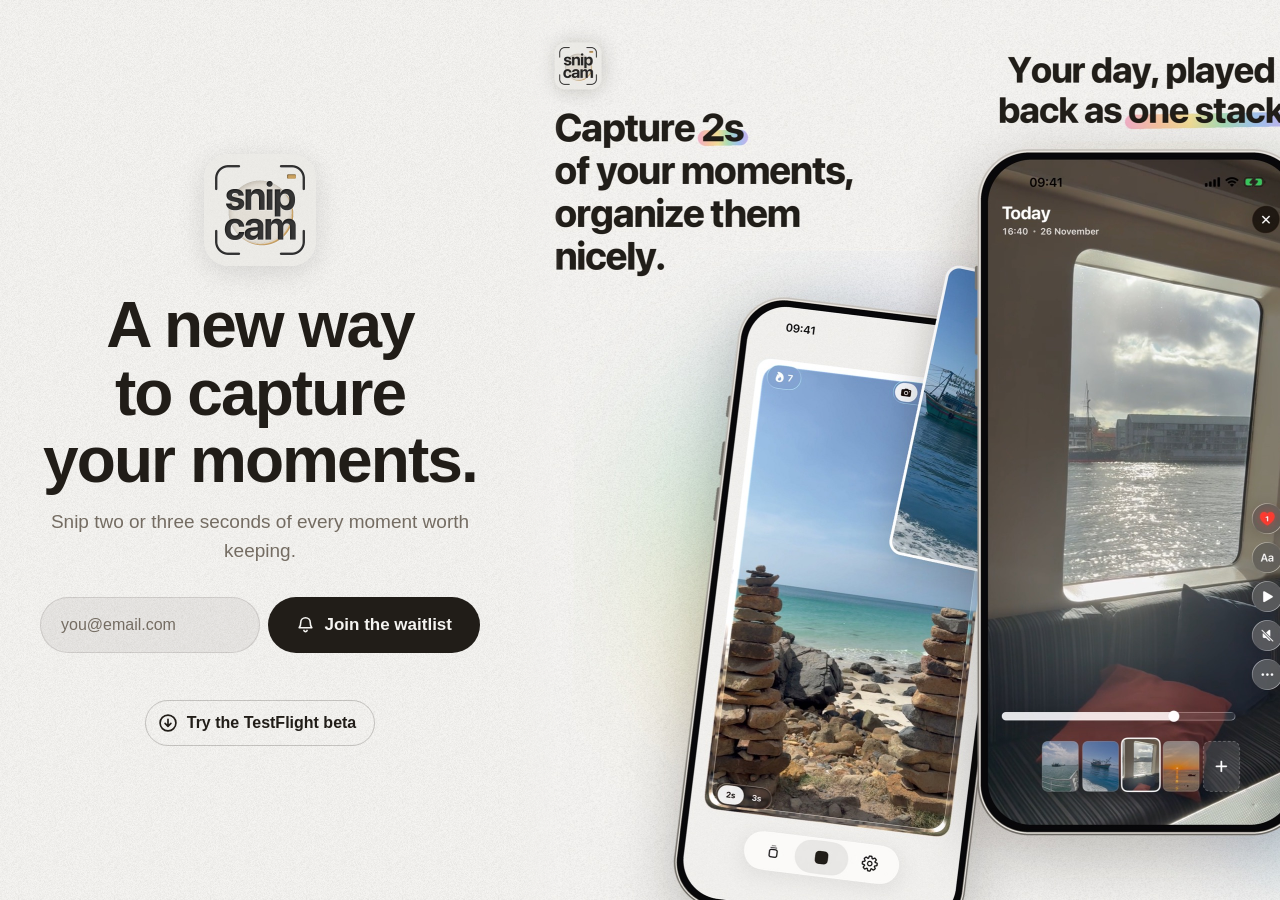
==== commit 0a027462: "One screen tall, scrolling sideways through the App Store screenshot strip Co-Authored-By: Claude So" ====
--- a/index.html
+++ b/index.html
@@ -10,13 +10,12 @@
 <script>document.documentElement.classList.add("js")</script>
 <link rel="apple-touch-icon" href="assets/apple-touch-icon.png?v=20261123">
 <style>
+  /* Light only: the strip's screenshots are drawn on this paper. */
   :root { --bg: #f5f4f1; --ink: #211d18; --muted: #746c62; --cta: #211d18; --grain: url("assets/paper-grain.png"); color-scheme: light; }
-  @media (prefers-color-scheme: dark) { :root { --bg: #16150f; --ink: #f2eee7; --muted: #a8a199; --cta: #f2eee7; --grain: url("assets/paper-grain-dark.png"); color-scheme: dark; } }
   * { box-sizing: border-box; }
   html, body { height: 100%; }
   /* The app's paper: its colour under the same fine grain. */
-  body { margin: 0; background: var(--grain) 0 0 / 96px 96px repeat, var(--bg); color: var(--ink); font: 400 17px/1.5 -apple-system, BlinkMacSystemFont, "Helvetica Neue", Arial, sans-serif; -webkit-font-smoothing: antialiased; display: flex; flex-direction: column; }
-  main { flex: 1; display: grid; place-items: center; text-align: center; padding: 48px 22px; }
+  body { margin: 0; background: var(--grain) 0 0 / 96px 96px repeat, var(--bg); color: var(--ink); font: 400 17px/1.5 -apple-system, BlinkMacSystemFont, "Helvetica Neue", Arial, sans-serif; -webkit-font-smoothing: antialiased; overflow: hidden; }
   /* The app's launch icon, on the page: the paper tile comes up, the four corner brackets
      fade in out of a blur from the top left round clockwise, the lens and its gold crescent
      settle in, then the lettering is written in, s-n-i-p-c-a-m on one pen. Layers are drawn
@@ -82,24 +81,26 @@
   @keyframes joined-icon { from { opacity: 0; transform: scale(.6) rotate(-8deg); } }
   @keyframes spark { 0% { opacity: 0; transform: scale(.2) rotate(0); } 35% { opacity: 1; transform: scale(1.15) rotate(20deg); } 100% { opacity: 0; transform: scale(.6) translateY(-10px) rotate(60deg); } }
   @media (prefers-reduced-motion: reduce) { .joined.show, .joined.show img, .joined.show .spark { animation: none; } .joined .spark { display: none; } }
-  footer { display: flex; justify-content: center; gap: 22px; flex-wrap: wrap; padding: 22px; font-size: 14px; color: var(--muted); }
+  /* One screen tall, read left to right: the intro, the App Store screenshots as one
+     unbroken strip, then feedback. The page itself never scrolls down. */
+  .strip { display: flex; height: 100vh; height: 100dvh; overflow-x: auto; overflow-y: hidden; overscroll-behavior: contain; outline: none; scrollbar-width: none; }
+  .strip::-webkit-scrollbar { display: none; }
+  /* A panel scrolls on its own only when the window is too short to hold it. */
+  .panel { flex: 0 0 auto; height: 100%; overflow-y: auto; display: flex; flex-direction: column; align-items: center; justify-content: safe center; text-align: center; padding: 24px 22px; }
+  .panel > * { flex-shrink: 0; width: 100%; }
+  /* Narrower than the window, so the first screenshot shows there is more to the side. */
+  .intro { width: min(520px, 90vw); }
+  .end { width: min(580px, 100vw); }
+  .shots { flex: 0 0 auto; display: flex; align-items: center; height: 100%; -webkit-mask-image: linear-gradient(90deg, transparent, #000 40px, #000 calc(100% - 40px), transparent); mask-image: linear-gradient(90deg, transparent, #000 40px, #000 calc(100% - 40px), transparent); }
+  /* Frames sit flush: phones cross from one into the next. */
+  .shots img { display: block; flex: none; height: min(100%, 217.3vw); width: auto; aspect-ratio: 1320 / 2868; }
+  h2 { font-size: clamp(28px, 5vw, 40px); line-height: 1.15; letter-spacing: -.025em; margin: 0; }
+  footer { display: flex; justify-content: center; gap: 6px 18px; flex-wrap: wrap; margin-top: 36px; font-size: 13px; color: var(--muted); }
   footer a { color: inherit; }
-  main { display: block; padding: 64px 22px 48px; }
-  .screens { max-width: 960px; margin: 80px auto 0; }
-  .eyebrow { text-transform: uppercase; letter-spacing: .14em; font-size: 12px; font-weight: 600; }
-  h2 { font-size: clamp(28px, 5vw, 40px); line-height: 1.15; letter-spacing: -.025em; margin: 12px 0; }
-  /* One feature per row: the screen beside its own title and text, alternating sides. */
-  .features { display: grid; gap: 96px; margin: 56px 0 72px; text-align: left; }
-  .feature { display: grid; grid-template-columns: 300px minmax(0, 380px); gap: 72px; align-items: center; justify-content: center; }
-  .feature:nth-child(even) { grid-template-columns: minmax(0, 380px) 300px; }
-  .feature:nth-child(even) .shot { order: 2; }
-  .shot { min-width: 0; }
-  .shot img, .shot video { display: block; width: 100%; height: auto; border-radius: 32px; box-shadow: 0 18px 40px rgba(0,0,0,.18); border: 5px solid #24231f; }
-  .copy h3 { font-size: clamp(26px, 3.6vw, 34px); line-height: 1.12; letter-spacing: -.025em; margin: 0 0 14px; }
-  .copy p { color: var(--muted); font-size: 18px; line-height: 1.55; margin: 0; }
   a:focus-visible { outline: 3px solid #b88b4c; outline-offset: 5px; }
-  .feedback { max-width: 540px; margin: 96px auto 0; text-align: left; }
+  .feedback { max-width: 540px; margin: 0 auto; text-align: left; }
   .feedback h2 { text-align: center; }
+  .end .cta { width: auto; }
   /* One card: kind chips, the note, then email and send on one line. */
   .fb-card { margin-top: 24px; padding: 16px; border-radius: 28px; background: color-mix(in srgb, var(--ink) 5%, transparent); border: 1px solid color-mix(in srgb, var(--ink) 10%, transparent); }
   .fb-card[hidden] { display: none; }
@@ -131,14 +132,15 @@
   .snipped { transition: transform .32s cubic-bezier(.5, 0, .75, .3), opacity .32s ease-in, filter .32s ease-in; transform: scale(.9) translateY(6px); opacity: 0; filter: blur(3px); }
   .joined .again { display: inline-block; margin-top: 14px; font: inherit; font-size: 15px; font-weight: 600; color: var(--ink); background: none; border: 0; text-decoration: underline; cursor: pointer; }
   .fb-hp { position: absolute; left: -9999px; width: 1px; height: 1px; opacity: 0; }
-  @media(max-width: 760px) {
-    .features { gap: 72px; margin: 40px 0 56px; }
-    .feature, .feature:nth-child(even) { grid-template-columns: minmax(0, 280px); gap: 28px; }
-    .feature:nth-child(even) .shot { order: 0; }
-    .shot img, .shot video { border-radius: 28px; border-width: 4px; }
-    .copy { text-align: center; }
-    .copy p { font-size: 17px; }
-    .screens { margin-top: 64px; }
+  @media (max-height: 620px) {
+    .panel { padding-block: 14px; }
+    .mark { width: 64px; height: 64px; margin-bottom: 12px; }
+    h1 { font-size: 30px; }
+    .intro p { font-size: 15px; margin-top: 8px; }
+    .waitlist, .joined { margin-top: 16px; }
+    .fb-card { margin-top: 12px; }
+    .fb-card textarea { min-height: 70px; }
+    .end .cta, footer { margin-top: 14px; }
   }
 </style>
 <script>
@@ -178,7 +180,8 @@
 </script>
 </head>
 <body>
-<main>
+<main class="strip" id="strip" tabindex="-1">
+  <div class="panel intro">
   <div>
     <div class="mark" role="img" aria-label="snipcam app icon" title="Replay">
       <div class="tile"></div>
@@ -198,7 +201,7 @@
       <img class="grain" src="assets/mark/grain.png" alt="">
     </div>
     <h1>A new way to capture your moments.</h1>
-    <p>A camera for the small but memorable moments.</p>
+    <p>Snip two or three seconds of every moment worth keeping.</p>
     <form class="waitlist" id="waitlist" action="https://snipcam-forms.vercel.app/api/waitlist" method="POST">
       <input type="email" name="email" required autocomplete="email" aria-label="Email" placeholder="you@email.com">
       <input type="text" name="_honey" class="fb-hp" tabindex="-1" autocomplete="off" aria-hidden="true">
@@ -217,36 +220,19 @@
     <!-- Apple's official badge, only once snipcam is on sale: Apple allows it on App Store links alone. -->
     <a class="store-badge" id="store-badge" hidden href="https://apps.apple.com/app/id6788578899"><img src="assets/app-store-badge.svg" alt="Download on the App Store" width="150" height="50"></a>
   </div>
-  <section class="screens" aria-labelledby="screens-title">
-    <h2 id="screens-title">Inside snipcam</h2>
-    <div class="features">
-      <div class="feature">
-        <div class="shot"><video muted playsinline loop preload="none" poster="assets/capture-animation-poster.jpg?v=20261115b" data-src="assets/capture-animation.mp4?v=20261115b" width="720" height="1564" aria-label="A snip captured on a beach: the finder sinks and the snip drops into the Stack tab"></video></div>
-        <div class="copy"><h3>Capture in motion</h3><p>Hold for two seconds. It drops into your stack.</p></div>
-      </div>
-      <div class="feature">
-        <div class="shot"><img src="assets/screen-gallery.jpg?v=20261112" width="720" height="1564" alt="snipcam Library with today's day stack centred and the week strip under it" loading="lazy"></div>
-        <div class="copy"><h3>Stack your snips</h3><p>Each day becomes a stack.</p></div>
-      </div>
-      <div class="feature">
-        <div class="shot"><video muted playsinline loop preload="none" poster="assets/playback-real-snips-poster.jpg?v=20261115b" data-src="assets/playback-real-snips.mp4?v=20261115b" width="720" height="1564" aria-label="Today opened from the Library, its snips playing back to back"></video></div>
-        <div class="copy"><h3>Replay your stack</h3><p>Open a day and it plays back to back.</p></div>
-      </div>
-      <div class="feature">
-        <div class="shot"><img src="assets/screen-stack.jpg?v=20261112" width="720" height="1564" alt="The Small things stack playing a snip of boats at sea" loading="lazy"></div>
-        <div class="copy"><h3>Make your own stacks</h3><p>Group snips by trip, person or season.</p></div>
-      </div>
-      <div class="feature">
-        <div class="shot"><video muted playsinline loop preload="none" poster="assets/feed-real-snips-poster.jpg?v=20261115" data-src="assets/feed-real-snips.mp4?v=20261115" width="720" height="1564" aria-label="The Life Feed swiping from one snip to the next"></video></div>
-        <div class="copy"><h3>Doomscroll your snips</h3><p>Your snips, shuffled into one scroll.</p></div>
-      </div>
-      <div class="feature">
-        <div class="shot"><img src="assets/screen-layout.jpg?v=20261112" width="720" height="1564" alt="Three snips stacked in one frame in the layout editor" loading="lazy"></div>
-        <div class="copy"><h3>Make a collage</h3><p>Arrange snips in rows or a grid.</p></div>
-      </div>
-    </div>
-    <a class="cta" href="https://testflight.apple.com/join/RshC7Wny" data-store="Get snipcam">Try SnipCam on TestFlight</a>
+  </div>
+  <section class="shots" aria-label="Inside snipcam">
+    <img src="assets/strip/01-capture-2s.jpg?v=20261127" alt="Capture 2s of your moments, organize them nicely." width="829" height="1800">
+    <img src="assets/strip/02-day-stack.jpg?v=20261127" alt="Your day, played back as one stack." width="829" height="1800">
+    <img src="assets/strip/03-timestamp-languages.jpg?v=20261127" alt="Timestamps in your language." width="829" height="1800">
+    <img src="assets/strip/04-camera-modes.jpg?v=20261127" alt="Front and back. Tall and wide." width="829" height="1800" loading="lazy">
+    <img src="assets/strip/05-export-frame.jpg?v=20261127" alt="Export it in a frame." width="829" height="1800" loading="lazy">
+    <img src="assets/strip/06-life-feed.jpg?v=20261127" alt="Doomscroll your own life." width="829" height="1800" loading="lazy">
+    <img src="assets/strip/07-snip-map.jpg?v=20261127" alt="Every snip clears the fog." width="829" height="1800" loading="lazy">
+    <img src="assets/strip/08-secure-stack.jpg?v=20261127" alt="Secure your stack." width="829" height="1800" loading="lazy">
+    <img src="assets/strip/09-private.jpg?v=20261127" alt="Your snips stay on your phone." width="829" height="1800" loading="lazy">
   </section>
+  <div class="panel end">
   <section class="feedback" aria-labelledby="fb-title">
     <h2 id="fb-title" style="text-align:center">Tell us what to build</h2>
     <form id="fb-form" class="fb-card" action="https://snipcam-forms.vercel.app/api/feedback" method="POST">
@@ -271,13 +257,15 @@
       <button class="again" type="button" id="fb-again">Send another</button>
     </div>
   </section>
+  <div><a class="cta" href="https://testflight.apple.com/join/RshC7Wny" data-store="Get snipcam">Try SnipCam on TestFlight</a></div>
+  <footer>
+    <span>© 2026 snipcam · Eric Nguyen</span>
+    <a href="privacy.html">Privacy</a>
+    <a href="https://www.apple.com/legal/internet-services/itunes/dev/stdeula/">Terms of Use</a>
+    <a href="mailto:ericnguyendsg@gmail.com">Support</a>
+  </footer>
+  </div>
 </main>
-<footer>
-  <span>© 2026 snipcam · Eric Nguyen</span>
-  <a href="privacy.html">Privacy</a>
-  <a href="https://www.apple.com/legal/internet-services/itunes/dev/stdeula/">Terms of Use</a>
-  <a href="mailto:ericnguyendsg@gmail.com">Support</a>
-</footer>
 
 <script>
 (function () {
@@ -445,25 +433,21 @@
 })();
 </script>
 <script>
-// Screen videos play from the start as each one scrolls into view and pause once it leaves.
-(function () {
-  var videos = document.querySelectorAll(".shot video[data-src]");
-  if (!videos.length || !("IntersectionObserver" in window)) return;
-  if (matchMedia("(prefers-reduced-motion: reduce)").matches) return;
-  var io = new IntersectionObserver(function (entries) {
-    entries.forEach(function (e) {
-      var v = e.target;
-      if (e.isIntersecting) {
-        if (!v.src) { v.src = v.dataset.src; v.preload = "auto"; }
-        else v.currentTime = 0;
-        var p = v.play();
-        if (p && p.catch) p.catch(function () {});
-      } else if (v.src) {
-        v.pause();
-      }
-    });
-  }, { threshold: 0.55 });
-  videos.forEach(function (v) { io.observe(v); });
+// A mouse wheel only turns up and down, so it moves the strip sideways. Trackpads
+// and touch already scroll sideways by themselves. Arrow keys work once the strip has focus.
+(function () {
+  var strip = document.getElementById("strip");
+  strip.focus({ preventScroll: true });
+  window.addEventListener("wheel", function (e) {
+    if (e.ctrlKey || Math.abs(e.deltaY) <= Math.abs(e.deltaX)) return;
+    // A short window's panel, or a long note, scrolls down first.
+    for (var el = e.target; el && el !== strip; el = el.parentElement) {
+      if (el.scrollHeight - el.clientHeight < 2 || !/auto|scroll/.test(getComputedStyle(el).overflowY)) continue;
+      if (e.deltaY < 0 ? el.scrollTop > 0 : el.scrollTop + el.clientHeight < el.scrollHeight - 1) return;
+    }
+    e.preventDefault();
+    strip.scrollLeft += e.deltaY * (e.deltaMode === 1 ? 16 : 1);
+  }, { passive: false });
 })();
 </script>
 <script>
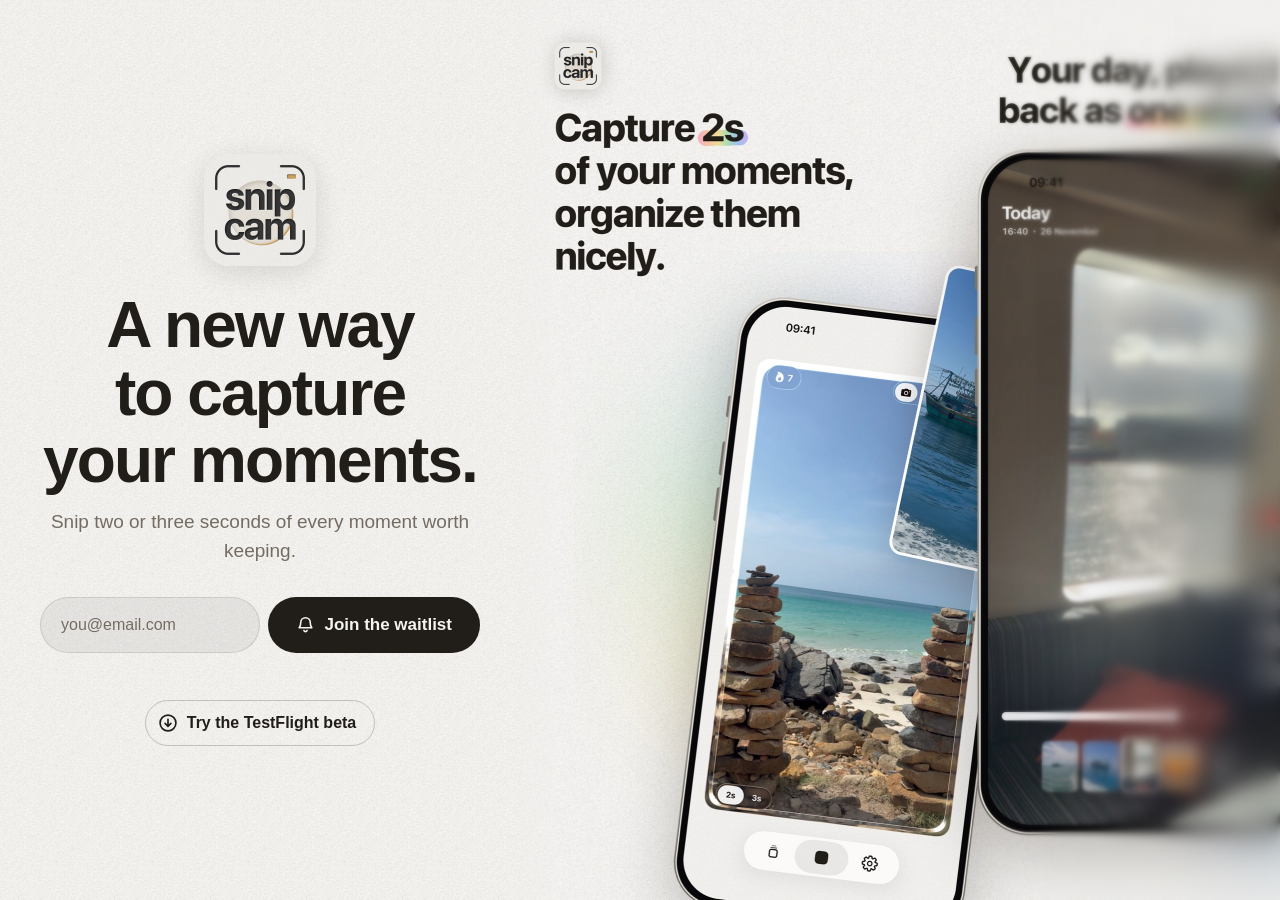
==== commit a5b72406: "Right edge is blurred and sharpens as you scroll Co-Authored-By: Claude Sonnet 5.5 <noreply@anthropi" ====
--- a/index.html
+++ b/index.html
@@ -6,12 +6,13 @@
 <title>snipcam — A new way to capture your moments</title>
 <meta name="description" content="A new way to capture your moments, then relive them in day stacks, Life Feed and your own stacks. Join the snipcam waitlist.">
 <meta name="theme-color" content="#f5f4f1">
+<meta name="color-scheme" content="only light">
 <link rel="icon" href="assets/icon.png?v=20261123">
 <script>document.documentElement.classList.add("js")</script>
 <link rel="apple-touch-icon" href="assets/apple-touch-icon.png?v=20261123">
 <style>
   /* Light only: the strip's screenshots are drawn on this paper. */
-  :root { --bg: #f5f4f1; --ink: #211d18; --muted: #746c62; --cta: #211d18; --grain: url("assets/paper-grain.png"); color-scheme: light; }
+  :root { --bg: #f5f4f1; --ink: #211d18; --muted: #746c62; --cta: #211d18; --grain: url("assets/paper-grain.png"); color-scheme: only light; }
   * { box-sizing: border-box; }
   html, body { height: 100%; }
   /* The app's paper: its colour under the same fine grain. */
@@ -97,6 +98,18 @@
   h2 { font-size: clamp(28px, 5vw, 40px); line-height: 1.15; letter-spacing: -.025em; margin: 0; }
   footer { display: flex; justify-content: center; gap: 6px 18px; flex-wrap: wrap; margin-top: 36px; font-size: 13px; color: var(--muted); }
   footer a { color: inherit; }
+  /* What is still coming in from the right is soft, and sharpens as it moves left. Four
+     blurs, each stronger and starting further right, so no line shows where one begins.
+     --k runs 1 to 0 as the end panel arrives. It scales the blur itself: fading the
+     parent with opacity would stop backdrop-filter from seeing the page. */
+  .edge-blur { --k: 1; position: fixed; z-index: 4; top: 0; right: 0; bottom: 0; width: 24vw; pointer-events: none; }
+  .edge-blur i { position: absolute; inset: 0; -webkit-backdrop-filter: blur(calc(var(--r) * var(--k))); backdrop-filter: blur(calc(var(--r) * var(--k))); -webkit-mask-image: linear-gradient(90deg, transparent var(--a), #000 var(--b)); mask-image: linear-gradient(90deg, transparent var(--a), #000 var(--b)); }
+  .edge-blur i:nth-child(1) { --r: 1.5px; --a: 0%; --b: 30%; }
+  .edge-blur i:nth-child(2) { --r: 3px; --a: 20%; --b: 52%; }
+  .edge-blur i:nth-child(3) { --r: 7px; --a: 40%; --b: 74%; }
+  .edge-blur i:nth-child(4) { --r: 14px; --a: 60%; --b: 96%; }
+  /* A phone is narrow, so the soft edge is too. */
+  @media (max-width: 600px) { .edge-blur { width: 16vw; } }
   a:focus-visible { outline: 3px solid #b88b4c; outline-offset: 5px; }
   .feedback { max-width: 540px; margin: 0 auto; text-align: left; }
   .feedback h2 { text-align: center; }
@@ -266,6 +279,7 @@
   </footer>
   </div>
 </main>
+<div class="edge-blur" id="edge-blur" aria-hidden="true"><i></i><i></i><i></i><i></i></div>
 
 <script>
 (function () {
@@ -438,6 +452,18 @@
 (function () {
   var strip = document.getElementById("strip");
   strip.focus({ preventScroll: true });
+  // The right edge clears as the last panel comes in, so the feedback form ends up sharp.
+  var blur = document.getElementById("edge-blur"), end = strip.querySelector(".end");
+  function clearAtEnd() {
+    var left = strip.scrollWidth - strip.clientWidth - strip.scrollLeft;
+    var k = Math.max(0, Math.min(1, left / end.offsetWidth));
+    blur.style.setProperty("--k", k.toFixed(3));
+    blur.style.visibility = k < .01 ? "hidden" : "";
+  }
+  strip.addEventListener("scroll", clearAtEnd, { passive: true });
+  window.addEventListener("resize", clearAtEnd);
+  window.addEventListener("load", clearAtEnd);
+  clearAtEnd();
   window.addEventListener("wheel", function (e) {
     if (e.ctrlKey || Math.abs(e.deltaY) <= Math.abs(e.deltaX)) return;
     // A short window's panel, or a long note, scrolls down first.
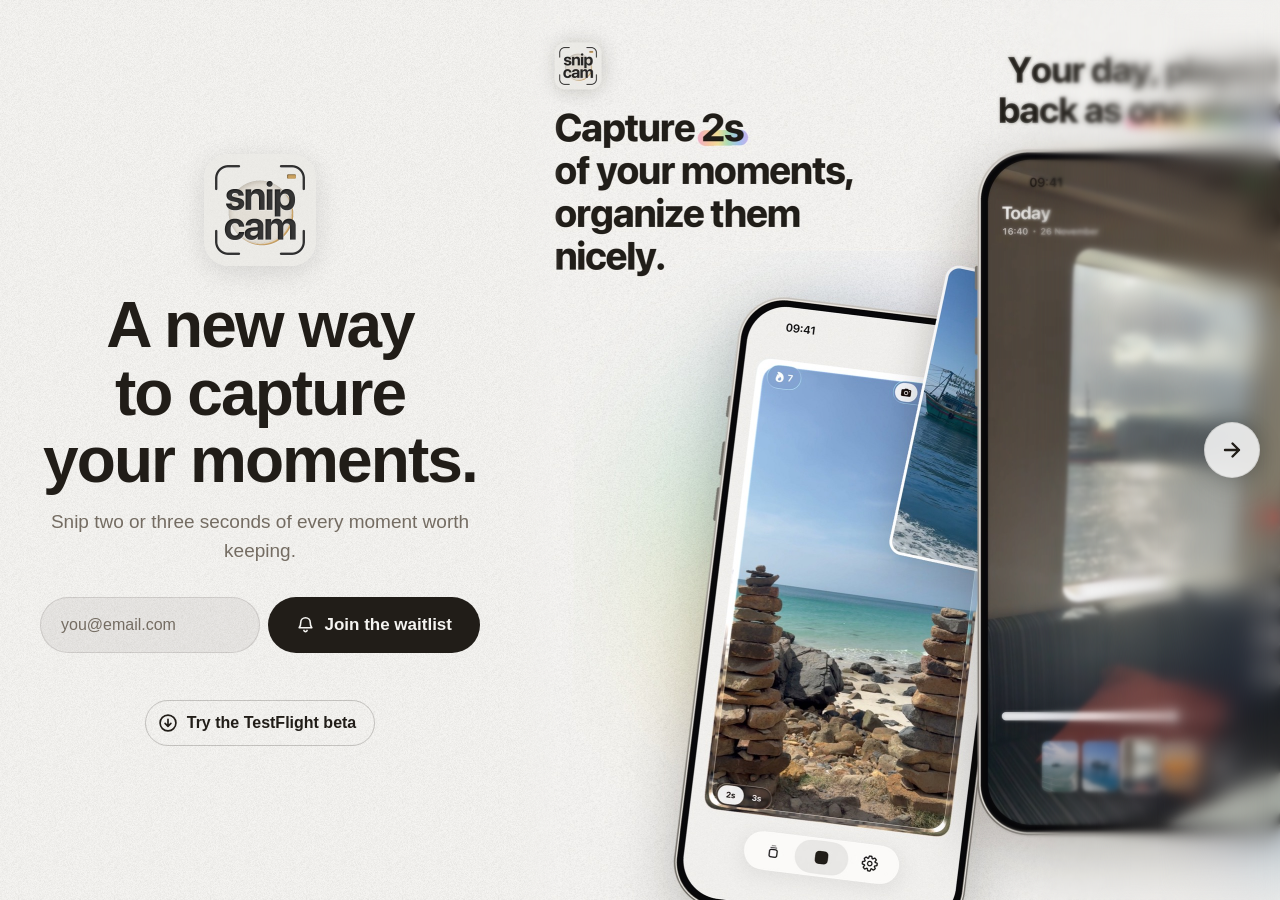
==== commit b7cb717e: "An arrow at the right edge leads the way on Co-Authored-By: Claude Sonnet 5.5 <noreply@anthropic.com" ====
--- a/index.html
+++ b/index.html
@@ -110,6 +110,15 @@
   .edge-blur i:nth-child(4) { --r: 14px; --a: 60%; --b: 96%; }
   /* A phone is narrow, so the soft edge is too. */
   @media (max-width: 600px) { .edge-blur { width: 16vw; } }
+  /* The way on: an arrow at the right edge that nudges to the right. It leaves at the end. */
+  .more { position: fixed; z-index: 5; right: 20px; top: 50%; width: 56px; height: 56px; margin-top: -28px; padding: 0; display: grid; place-items: center; border-radius: 50%; border: 1px solid rgba(33,29,24,.1); background: rgba(255,255,255,.82); color: var(--ink); -webkit-backdrop-filter: blur(14px); backdrop-filter: blur(14px); box-shadow: 0 8px 26px rgba(0,0,0,.16); cursor: pointer; -webkit-tap-highlight-color: transparent; transition: opacity .25s ease, transform .15s ease, visibility .25s; }
+  .more:active { transform: scale(.93); }
+  .more:focus-visible { outline: 3px solid #b88b4c; outline-offset: 3px; }
+  .more.gone { opacity: 0; visibility: hidden; }
+  .more svg { width: 24px; height: 24px; animation: nudge 1.6s ease-in-out infinite; }
+  @keyframes nudge { 0%, 55%, 100% { transform: translateX(-2px); } 28% { transform: translateX(4px); } }
+  @media (max-width: 600px) { .more { right: 8px; width: 44px; height: 44px; margin-top: -22px; } .more svg { width: 20px; height: 20px; } }
+  @media (prefers-reduced-motion: reduce) { .more svg { animation: none; } }
   a:focus-visible { outline: 3px solid #b88b4c; outline-offset: 5px; }
   .feedback { max-width: 540px; margin: 0 auto; text-align: left; }
   .feedback h2 { text-align: center; }
@@ -280,6 +289,7 @@
   </div>
 </main>
 <div class="edge-blur" id="edge-blur" aria-hidden="true"><i></i><i></i><i></i><i></i></div>
+<button class="more" id="more" type="button" aria-label="Scroll right"><svg viewBox="0 0 24 24" fill="none" stroke="currentColor" stroke-width="2.4" stroke-linecap="round" stroke-linejoin="round" aria-hidden="true"><path d="M5 12h14M12.5 5.5 19 12l-6.5 6.5"/></svg></button>
 
 <script>
 (function () {
@@ -454,11 +464,20 @@
   strip.focus({ preventScroll: true });
   // The right edge clears as the last panel comes in, so the feedback form ends up sharp.
   var blur = document.getElementById("edge-blur"), end = strip.querySelector(".end");
+  var more = document.getElementById("more");
+  // One press moves on by about a screenshot.
+  more.addEventListener("click", function (e) {
+    var frame = strip.querySelector(".shots img").offsetWidth;
+    strip.scrollBy({ left: Math.min(frame, strip.clientWidth * .85), behavior: matchMedia("(prefers-reduced-motion: reduce)").matches ? "auto" : "smooth" });
+    // After a click or tap, the arrow keys keep working.
+    if (e.detail) strip.focus({ preventScroll: true });
+  });
   function clearAtEnd() {
     var left = strip.scrollWidth - strip.clientWidth - strip.scrollLeft;
     var k = Math.max(0, Math.min(1, left / end.offsetWidth));
     blur.style.setProperty("--k", k.toFixed(3));
     blur.style.visibility = k < .01 ? "hidden" : "";
+    more.classList.toggle("gone", k < .5);
   }
   strip.addEventListener("scroll", clearAtEnd, { passive: true });
   window.addEventListener("resize", clearAtEnd);
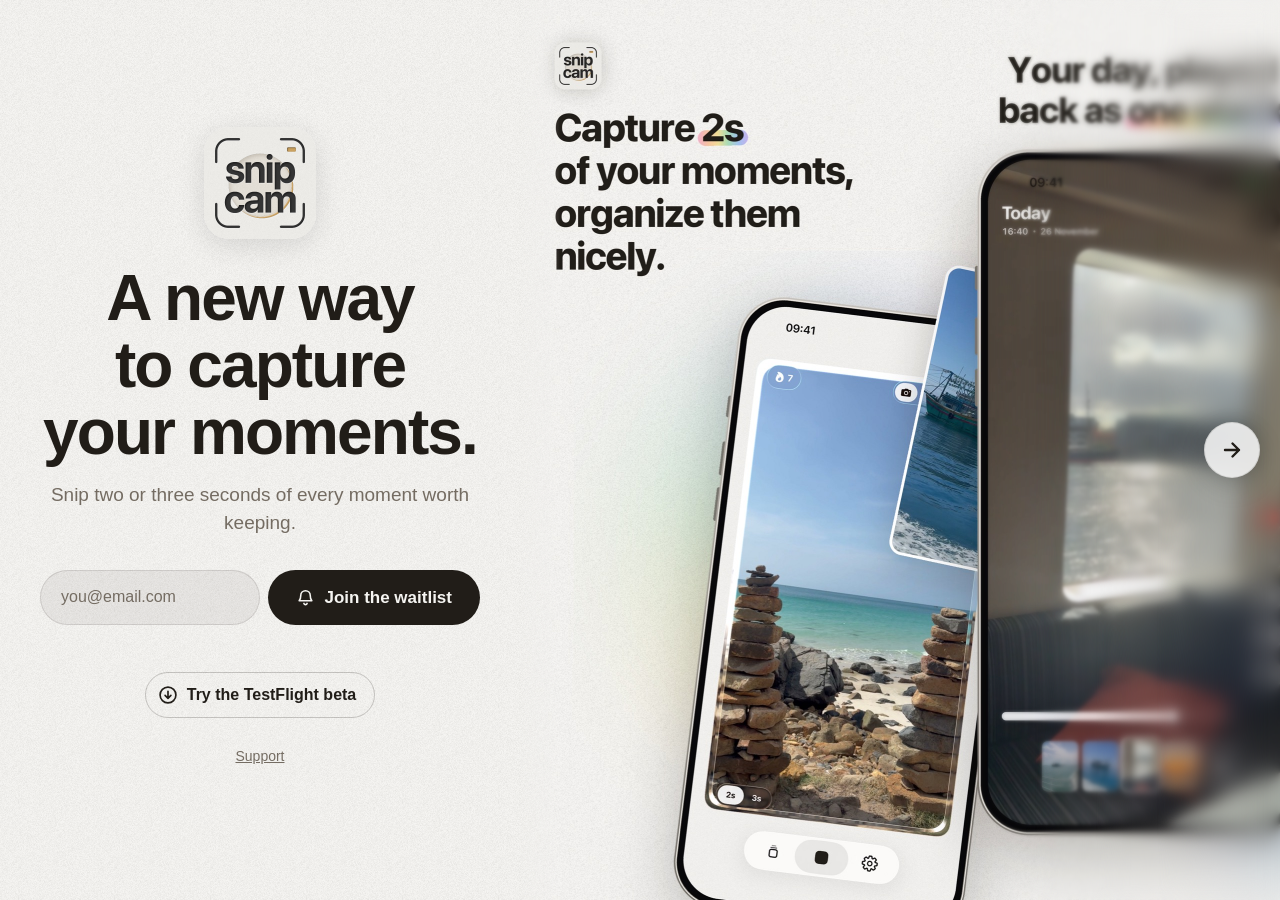
==== commit e517b94e: "A Support link on the first screen Co-Authored-By: Claude Sonnet 5.5 <noreply@anthropic.com>" ====
--- a/index.html
+++ b/index.html
@@ -123,6 +123,9 @@
   .feedback { max-width: 540px; margin: 0 auto; text-align: left; }
   .feedback h2 { text-align: center; }
   .end .cta { width: auto; }
+  /* The store listing's support page is this one, so a way to reach us is on the first screen. */
+  .support { margin-top: 22px; font-size: 14px; }
+  .support a { color: var(--muted); display: inline-block; padding: 6px 10px; }
   /* One card: kind chips, the note, then email and send on one line. */
   .fb-card { margin-top: 24px; padding: 16px; border-radius: 28px; background: color-mix(in srgb, var(--ink) 5%, transparent); border: 1px solid color-mix(in srgb, var(--ink) 10%, transparent); }
   .fb-card[hidden] { display: none; }
@@ -163,6 +166,10 @@
     .fb-card { margin-top: 12px; }
     .fb-card textarea { min-height: 70px; }
     .end .cta, footer { margin-top: 14px; }
+    .support { margin-top: 2px; }
+    .mark { width: 54px; height: 54px; margin-bottom: 8px; }
+    .waitlist-note { margin-top: 4px; }
+    .beta-link { margin-top: 6px; }
   }
 </style>
 <script>
@@ -241,6 +248,7 @@
     <a class="beta-link" href="https://testflight.apple.com/join/RshC7Wny"><svg class="beta-icon" viewBox="0 0 24 24" fill="none" stroke="currentColor" stroke-width="2" stroke-linecap="round" stroke-linejoin="round" aria-hidden="true"><circle cx="12" cy="12" r="9.5"/><path d="M12 7.5v8M8.5 12.5 12 16l3.5-3.5"/></svg><span class="label">Try the TestFlight beta</span></a>
     <!-- Apple's official badge, only once snipcam is on sale: Apple allows it on App Store links alone. -->
     <a class="store-badge" id="store-badge" hidden href="https://apps.apple.com/app/id6788578899"><img src="assets/app-store-badge.svg" alt="Download on the App Store" width="150" height="50"></a>
+    <div class="support"><a href="mailto:ericnguyendsg@gmail.com?subject=snipcam%20support">Support</a></div>
   </div>
   </div>
   <section class="shots" aria-label="Inside snipcam">
